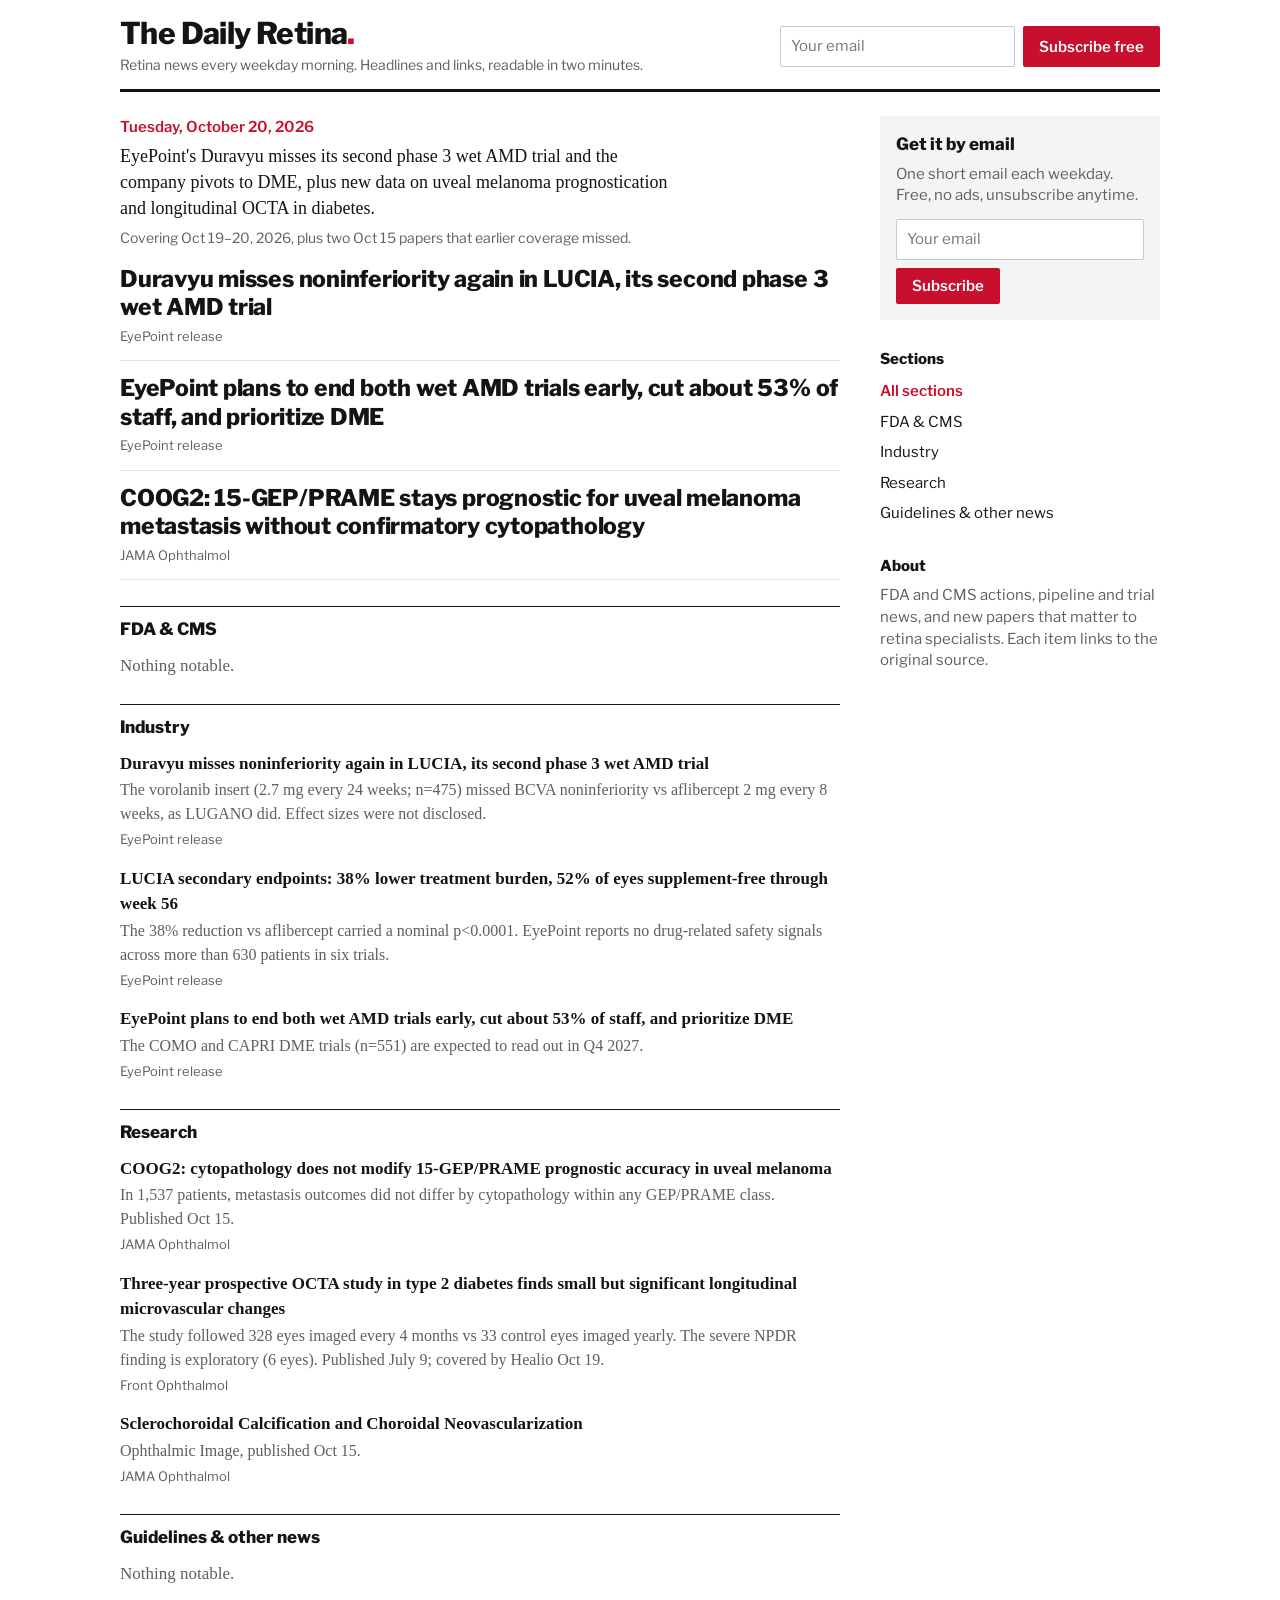
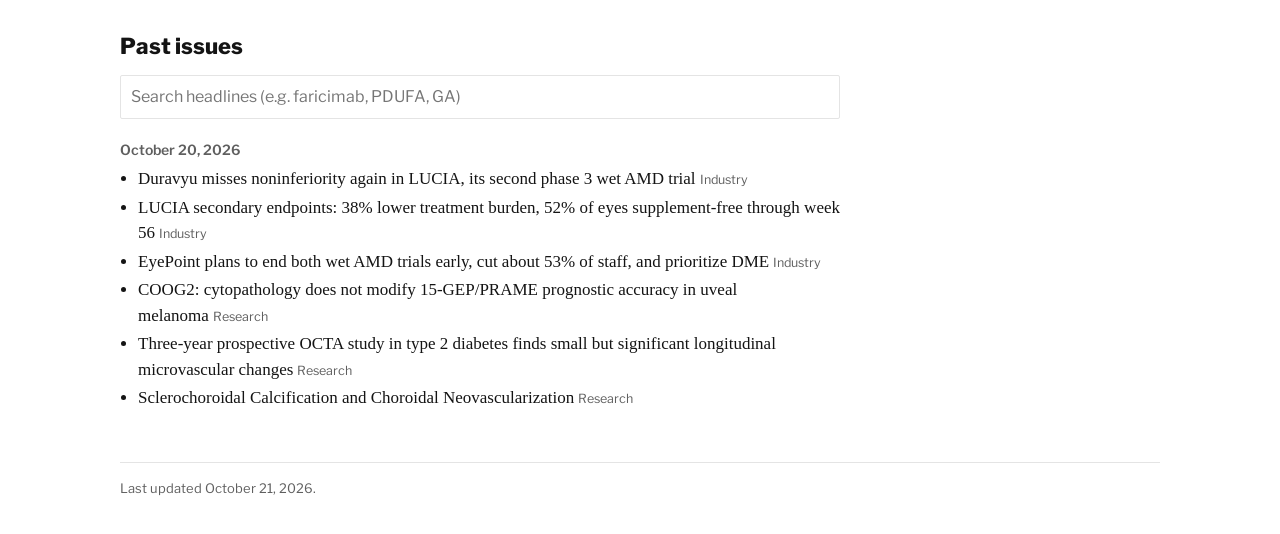
==== index.html @ e6ee5d2b "Add files via upload" ====
<!doctype html>
<html lang="en">
<head>
<meta charset="utf-8">
<meta name="viewport" content="width=device-width,initial-scale=1">
<title>The Daily Retina</title>
<meta name="description" content="Retina news every weekday morning: FDA and CMS actions, pipeline and trial news, and new papers. Headlines and links, readable in two minutes.">
<meta property="og:title" content="The Daily Retina">
<meta property="og:description" content="Retina news every weekday morning. Headlines and links, readable in two minutes.">
<meta property="og:type" content="website">
<link rel="icon" href="data:image/svg+xml,%3Csvg xmlns='http://www.w3.org/2000/svg' viewBox='0 0 32 32'%3E%3Ccircle cx='16' cy='16' r='14' fill='%23c8102e'/%3E%3Ccircle cx='16' cy='16' r='5' fill='%23fff'/%3E%3C/svg%3E">
<link rel="preconnect" href="https://fonts.googleapis.com">
<link rel="preconnect" href="https://fonts.gstatic.com" crossorigin>
<link rel="stylesheet" href="https://fonts.googleapis.com/css2?family=Libre+Franklin:wght@400;600;800&display=swap">
<style>
/* Layout: plain news site. Header bar, then a two-column page (stories left, sidebar right) that stacks on phones. */
:root {
  --bg: #ffffff;
  --ink: #141414;
  --muted: #5f5f5f;
  --line: #e4e4e4;
  --red: #c8102e;
  --soft: #f4f4f4;
  --sans: "Libre Franklin", "Franklin Gothic Medium", "Helvetica Neue", Arial, sans-serif;
  --serif: Georgia, "Times New Roman", serif;
}
:root { color-scheme: light; }

* { box-sizing: border-box; }
body {
  margin: 0;
  background: var(--bg); color: var(--ink);
  font-family: var(--serif); font-size: 17px; line-height: 1.5;
  padding-left: max(16px, env(safe-area-inset-left, 0px));
  padding-right: max(16px, env(safe-area-inset-right, 0px));
}
a { color: inherit; }
a:focus-visible, button:focus-visible, input:focus-visible { outline: 2px solid var(--red); outline-offset: 2px; }

.top { max-width: 1040px; margin: 0 auto; padding-block: 18px 14px; display: flex; flex-wrap: wrap; align-items: center; justify-content: space-between; gap: 12px; border-bottom: 3px solid var(--ink); }
.logo { font-family: var(--sans); font-weight: 800; font-size: 30px; letter-spacing: -0.02em; line-height: 1; margin: 0; }
.logo span { color: var(--red); }
.tag { font-family: var(--sans); font-size: 14px; color: var(--muted); margin: 6px 0 0; }
.btn { font-family: var(--sans); font-weight: 600; font-size: 15px; background: var(--red); color: #fff; text-decoration: none; padding: 9px 16px; border-radius: 2px; display: inline-block; }
.btn:hover { opacity: .9; }
button.btn { border: 0; cursor: pointer; }
.sub { display: flex; flex-wrap: wrap; gap: 8px; }
.sub input[type=email] { flex: 1 1 200px; min-width: 0; font: inherit; font-family: var(--sans); font-size: 15px; padding: 8px 10px; border: 1px solid #c9c9c9; border-radius: 2px; background: #fff; color: var(--ink); }
.box .sub input[type=email] { flex-basis: 100%; width: 100%; }
aside > *, .sub { min-width: 0; }
.sr { position: absolute; left: -9999px; }
.acts { display: flex; flex-wrap: wrap; align-items: center; gap: 12px; flex: 0 1 380px; }
.acts .sub { width: 100%; }

.page { max-width: 1040px; margin: 0 auto; padding-block: 24px 48px; display: grid; grid-template-columns: minmax(0, 1fr) 280px; gap: 40px; }
main { min-width: 0; }
aside { display: grid; gap: 28px; align-content: start; font-family: var(--sans); font-size: 15px; }

h2, h3 { font-family: var(--sans); }
.date { font-family: var(--sans); font-size: 15px; font-weight: 600; color: var(--red); margin: 0 0 4px; }
.sum { font-family: var(--serif); font-size: 18px; line-height: 1.45; color: var(--ink); margin: 2px 0 6px; max-width: 62ch; }
.cov { font-family: var(--sans); font-size: 14px; color: var(--muted); margin: 0 0 18px; }

.lead { margin: 0 0 8px; padding: 0; list-style: none; display: grid; gap: 14px; }
.lead li { padding-bottom: 14px; border-bottom: 1px solid var(--line); }
.lead a.h { font-family: var(--sans); font-weight: 800; font-size: 23px; line-height: 1.2; text-decoration: none; letter-spacing: -0.01em; }
.lead a.h:hover { text-decoration: underline; }
.lead .s { font-family: var(--sans); font-size: 13px; color: var(--muted); margin-top: 4px; }

.sec h3 { font-size: 17px; font-weight: 800; margin: 26px 0 10px; padding-top: 10px; border-top: 1px solid var(--ink); }
.story { margin: 0 0 14px; }
.story a.h { font-weight: 700; text-decoration: none; font-family: var(--serif); }
.story a.h:hover { text-decoration: underline; }
.story p { margin: 2px 0 0; color: var(--muted); font-size: 16px; }
.story .s { font-family: var(--sans); font-size: 13px; color: var(--muted); }
.nil { color: var(--muted); margin: 0; }

.past { margin-top: 44px; }
.past h2 { font-size: 22px; font-weight: 800; margin: 0 0 12px; }
#q { width: 100%; font: inherit; font-family: var(--sans); font-size: 16px; padding: 9px 10px; border: 1px solid var(--line); border-radius: 2px; background: var(--bg); color: var(--ink); }
.day { margin-top: 20px; }
.day h4 { font-family: var(--sans); font-size: 14px; font-weight: 600; margin: 0 0 6px; color: var(--muted); }
.day h4 a { text-decoration: none; }
.day ul { margin: 0; padding-left: 18px; }
.day li { margin: 3px 0; }
.day li a { text-decoration: none; }
.day li a:hover { text-decoration: underline; }
.day li small { font-family: var(--sans); color: var(--muted); font-size: 12.5px; margin-left: 4px; }
mark { background: #ffe58a; color: #141414; }

.box { background: var(--soft); padding: 16px; }
.box h3 { margin: 0 0 6px; font-size: 17px; font-weight: 800; }
.box p { margin: 0 0 12px; color: var(--muted); line-height: 1.45; }
aside h3 { margin: 0 0 8px; font-size: 15px; font-weight: 800; }
aside p { margin: 0; color: var(--muted); line-height: 1.45; }
.secs { list-style: none; margin: 0; padding: 0; display: grid; gap: 4px; }
.secs button { font: inherit; background: none; border: 0; padding: 2px 0; color: var(--ink); cursor: pointer; text-align: left; }
.secs button[aria-pressed="true"] { color: var(--red); font-weight: 600; }
.secs button:hover { text-decoration: underline; }

footer { max-width: 1040px; margin: 0 auto; padding-block: 16px 32px; border-top: 1px solid var(--line); font-family: var(--sans); font-size: 13px; color: var(--muted); }
footer p { margin: 0 0 4px; }

@media (max-width: 800px) {
  .page { grid-template-columns: 1fr; gap: 28px; }
  aside .box { display: none; }
  .lead a.h { font-size: 20px; }
}
</style>
</head>
<body>
<header class="top">
  <div>
    <p class="logo">The Daily Retina<span>.</span></p>
    <p class="tag">Retina news every weekday morning. Headlines and links, readable in two minutes.</p>
  </div>
  <div class="acts">
    <form class="sub" action="https://buttondown.com/api/emails/embed-subscribe/thedailyretina" method="post" target="_blank">
      <label for="bd-email-top" class="sr">Email address</label>
      <input type="email" name="email" id="bd-email-top" placeholder="Your email" required autocomplete="email">
      <input type="hidden" value="1" name="embed">
      <button type="submit" class="btn">Subscribe free</button>
    </form>
  </div>
</header>

<div class="page">
  <main>
    <p class="date" id="d"></p>
    <p class="sum" id="sum" hidden></p>
    <p class="cov" id="cov">Loading…</p>
    <ul class="lead" id="lead"></ul>
    <div id="secs-body"></div>

    <section class="past" aria-labelledby="past-h">
      <h2 id="past-h">Past issues</h2>
      <label for="q" style="position:absolute;left:-9999px">Search past headlines</label>
      <input id="q" type="search" placeholder="Search headlines (e.g. faricimab, PDUFA, GA)" autocomplete="off">
      <div id="days"></div>
      <p class="nil" id="none" hidden>Nothing matches that search.</p>
    </section>
  </main>

  <aside>
    <div class="box">
      <h3>Get it by email</h3>
      <p>One short email each weekday. Free, no ads, unsubscribe anytime.</p>
      <form class="sub" action="https://buttondown.com/api/emails/embed-subscribe/thedailyretina" method="post" target="_blank">
      <label for="bd-email-side" class="sr">Email address</label>
      <input type="email" name="email" id="bd-email-side" placeholder="Your email" required autocomplete="email">
      <input type="hidden" value="1" name="embed">
      <button type="submit" class="btn">Subscribe</button>
    </form>
    </div>
    <div>
      <h3>Sections</h3>
      <ul class="secs" id="secs"></ul>
    </div>
    <div class="side-extra">
      <h3>About</h3>
      <p>FDA and CMS actions, pipeline and trial news, and new papers that matter to retina specialists. Each item links to the original source.</p>
    </div>
  </aside>
</div>

<footer>
  <p id="upd"></p>
</footer>

<script>
(function () {
  var SECTIONS = [["fda", "FDA & CMS"], ["industry", "Industry"], ["research", "Research"], ["guidelines", "Guidelines & other news"]];
  var NAMES = {}; SECTIONS.forEach(function (s) { NAMES[s[0]] = s[1]; });
  var data = [], filter = "all";
  function $(id) { return document.getElementById(id); }
  function el(t, c, txt) { var n = document.createElement(t); if (c) n.className = c; if (txt != null) n.textContent = txt; return n; }
  function a(url, txt, cls) { var x = el("a", cls, txt); x.href = url; x.target = "_blank"; x.rel = "noopener"; return x; }
  function day(iso, long) {
    return new Date(iso + "T12:00:00").toLocaleDateString("en-US", long ? { weekday: "long", month: "long", day: "numeric", year: "numeric" } : { month: "long", day: "numeric", year: "numeric" });
  }

  function latest(i) {
    $("d").textContent = day(i.date, true);
    $("sum").textContent = i.summary || ""; $("sum").hidden = !i.summary;
    $("cov").textContent = i.coverage ? "Covering " + i.coverage + "." : "";
    var lead = $("lead"); lead.textContent = "";
    (i.top || []).forEach(function (t) {
      var li = el("li"); li.append(a(t.url, t.h, "h"));
      li.append(el("div", "s", t.src || "")); lead.append(li);
    });
    var body = $("secs-body"); body.textContent = "";
    SECTIONS.forEach(function (s) {
      var wrap = el("div", "sec"); wrap.append(el("h3", null, s[1]));
      var items = (i.items || []).filter(function (x) { return x.section === s[0]; });
      if (!items.length) wrap.append(el("p", "nil", "Nothing notable."));
      items.forEach(function (x) {
        var st = el("div", "story");
        st.append(a(x.url, x.h, "h"));
        if (x.ctx) st.append(el("p", null, x.ctx));
        st.append(el("span", "s", x.src || ""));
        wrap.append(st);
      });
      body.append(wrap);
    });
  }

  function mark(text, q) {
    var f = document.createDocumentFragment();
    if (!q) { f.append(text); return f; }
    var lo = text.toLowerCase(), i = 0, k;
    while ((k = lo.indexOf(q, i)) !== -1) { f.append(text.slice(i, k)); f.append(el("mark", null, text.slice(k, k + q.length))); i = k + q.length; }
    f.append(text.slice(i)); return f;
  }

  function archive() {
    var q = $("q").value.trim().toLowerCase(), box = $("days"), n = 0;
    box.textContent = "";
    data.forEach(function (i) {
      var items = (i.items || []).filter(function (x) {
        return (filter === "all" || x.section === filter) && (!q || (x.h + " " + (x.ctx || "") + " " + (x.src || "")).toLowerCase().indexOf(q) !== -1);
      });
      if (!items.length) return;
      var d = el("div", "day"); d.id = i.date;
      var h = el("h4"); var ha = el("a", null, day(i.date)); ha.href = "#" + i.date; h.append(ha); d.append(h);
      var ul = el("ul");
      items.forEach(function (x) {
        var li = el("li"); var link = a(x.url, null); link.append(mark(x.h, q)); li.append(link);
        li.append(el("small", null, NAMES[x.section] || "")); ul.append(li); n++;
      });
      d.append(ul); box.append(d);
    });
    $("none").hidden = n > 0 || !data.length;
  }

  function sections() {
    var ul = $("secs"); ul.textContent = "";
    [["all", "All sections"]].concat(SECTIONS).forEach(function (s) {
      var li = el("li"), b = el("button", null, s[1]); b.type = "button"; b.id = "sec-" + s[0];
      b.setAttribute("aria-pressed", String(filter === s[0]));
      b.addEventListener("click", function () { filter = s[0]; sections(); archive(); $("past-h").scrollIntoView({ block: "start" }); });
      li.append(b); ul.append(li);
    });
  }

  fetch("issues.json", { cache: "no-store" }).then(function (r) { if (!r.ok) throw 0; return r.json(); }).then(function (j) {
    data = (j.issues || []).slice().sort(function (x, y) { return y.date.localeCompare(x.date); });
    if (j.updated) $("upd").textContent = "Last updated " + day(j.updated) + ".";
    sections();
    if (!data.length) { $("cov").textContent = "The first issue is on its way. Subscribe to get it."; return; }
    latest(data[0]); archive();
    var h = location.hash.slice(1); if (h && $(h)) $(h).scrollIntoView();
  }).catch(function () {
    $("cov").textContent = "Couldn't load the issues. Past issues are also at buttondown.com/thedailyretina/archive.";
  });
  $("q").addEventListener("input", archive);
})();
</script>
</body>
</html>
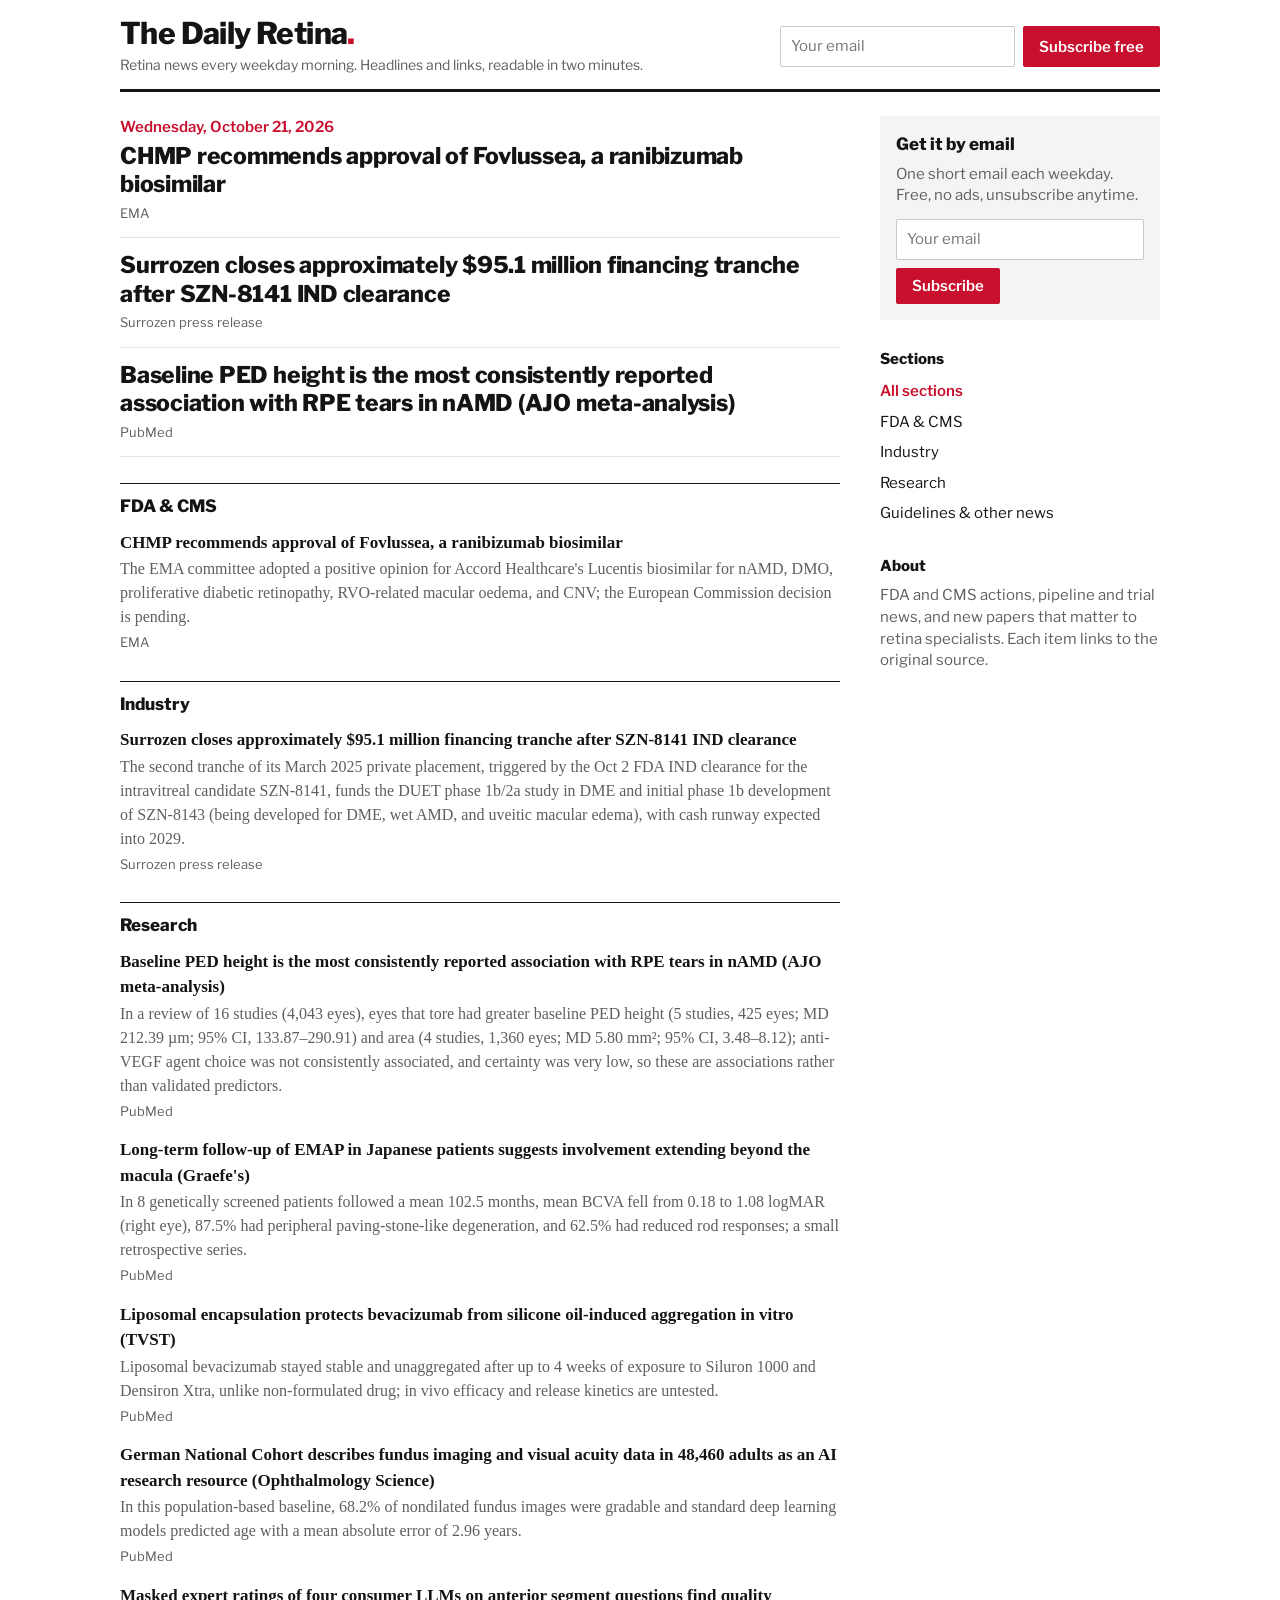
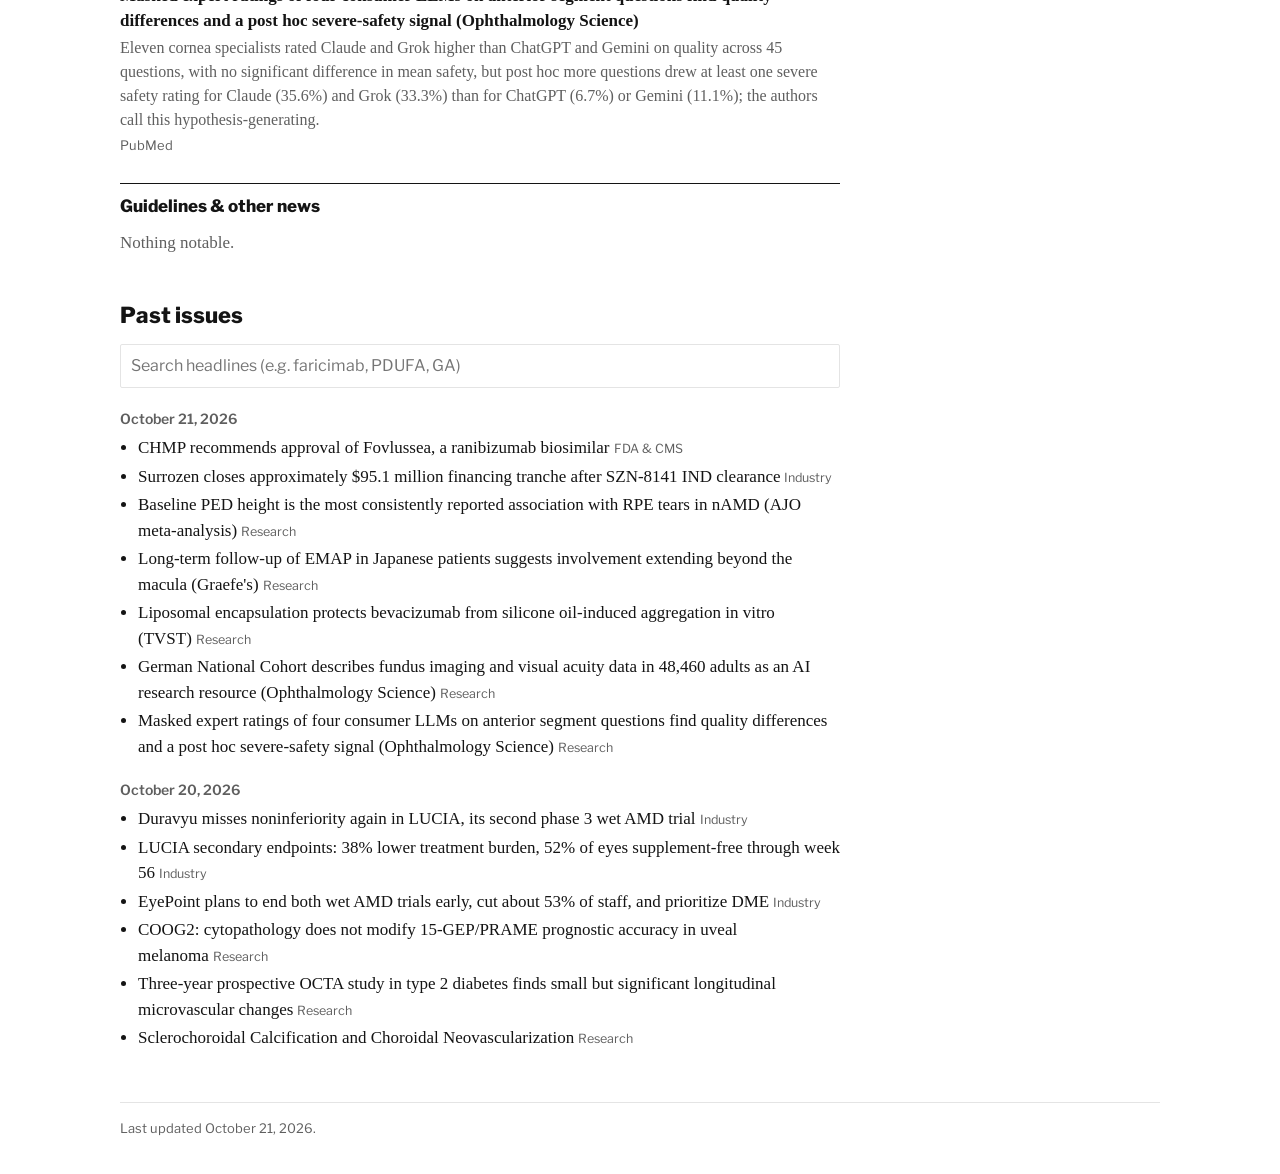
==== commit 9f68bd94: "Remove summary/coverage lines and earlier-news labels; use real source links - Page no longer render" ====
--- a/index.html
+++ b/index.html
@@ -58,7 +58,6 @@
 
 h2, h3 { font-family: var(--sans); }
 .date { font-family: var(--sans); font-size: 15px; font-weight: 600; color: var(--red); margin: 0 0 4px; }
-.sum { font-family: var(--serif); font-size: 18px; line-height: 1.45; color: var(--ink); margin: 2px 0 6px; max-width: 62ch; }
 .cov { font-family: var(--sans); font-size: 14px; color: var(--muted); margin: 0 0 18px; }
 
 .lead { margin: 0 0 8px; padding: 0; list-style: none; display: grid; gap: 14px; }
@@ -127,7 +126,6 @@
 <div class="page">
   <main>
     <p class="date" id="d"></p>
-    <p class="sum" id="sum" hidden></p>
     <p class="cov" id="cov">Loading…</p>
     <ul class="lead" id="lead"></ul>
     <div id="secs-body"></div>
@@ -181,8 +179,7 @@
 
   function latest(i) {
     $("d").textContent = day(i.date, true);
-    $("sum").textContent = i.summary || ""; $("sum").hidden = !i.summary;
-    $("cov").textContent = i.coverage ? "Covering " + i.coverage + "." : "";
+    $("cov").textContent = ""; $("cov").hidden = true;
     var lead = $("lead"); lead.textContent = "";
     (i.top || []).forEach(function (t) {
       var li = el("li"); li.append(a(t.url, t.h, "h"));
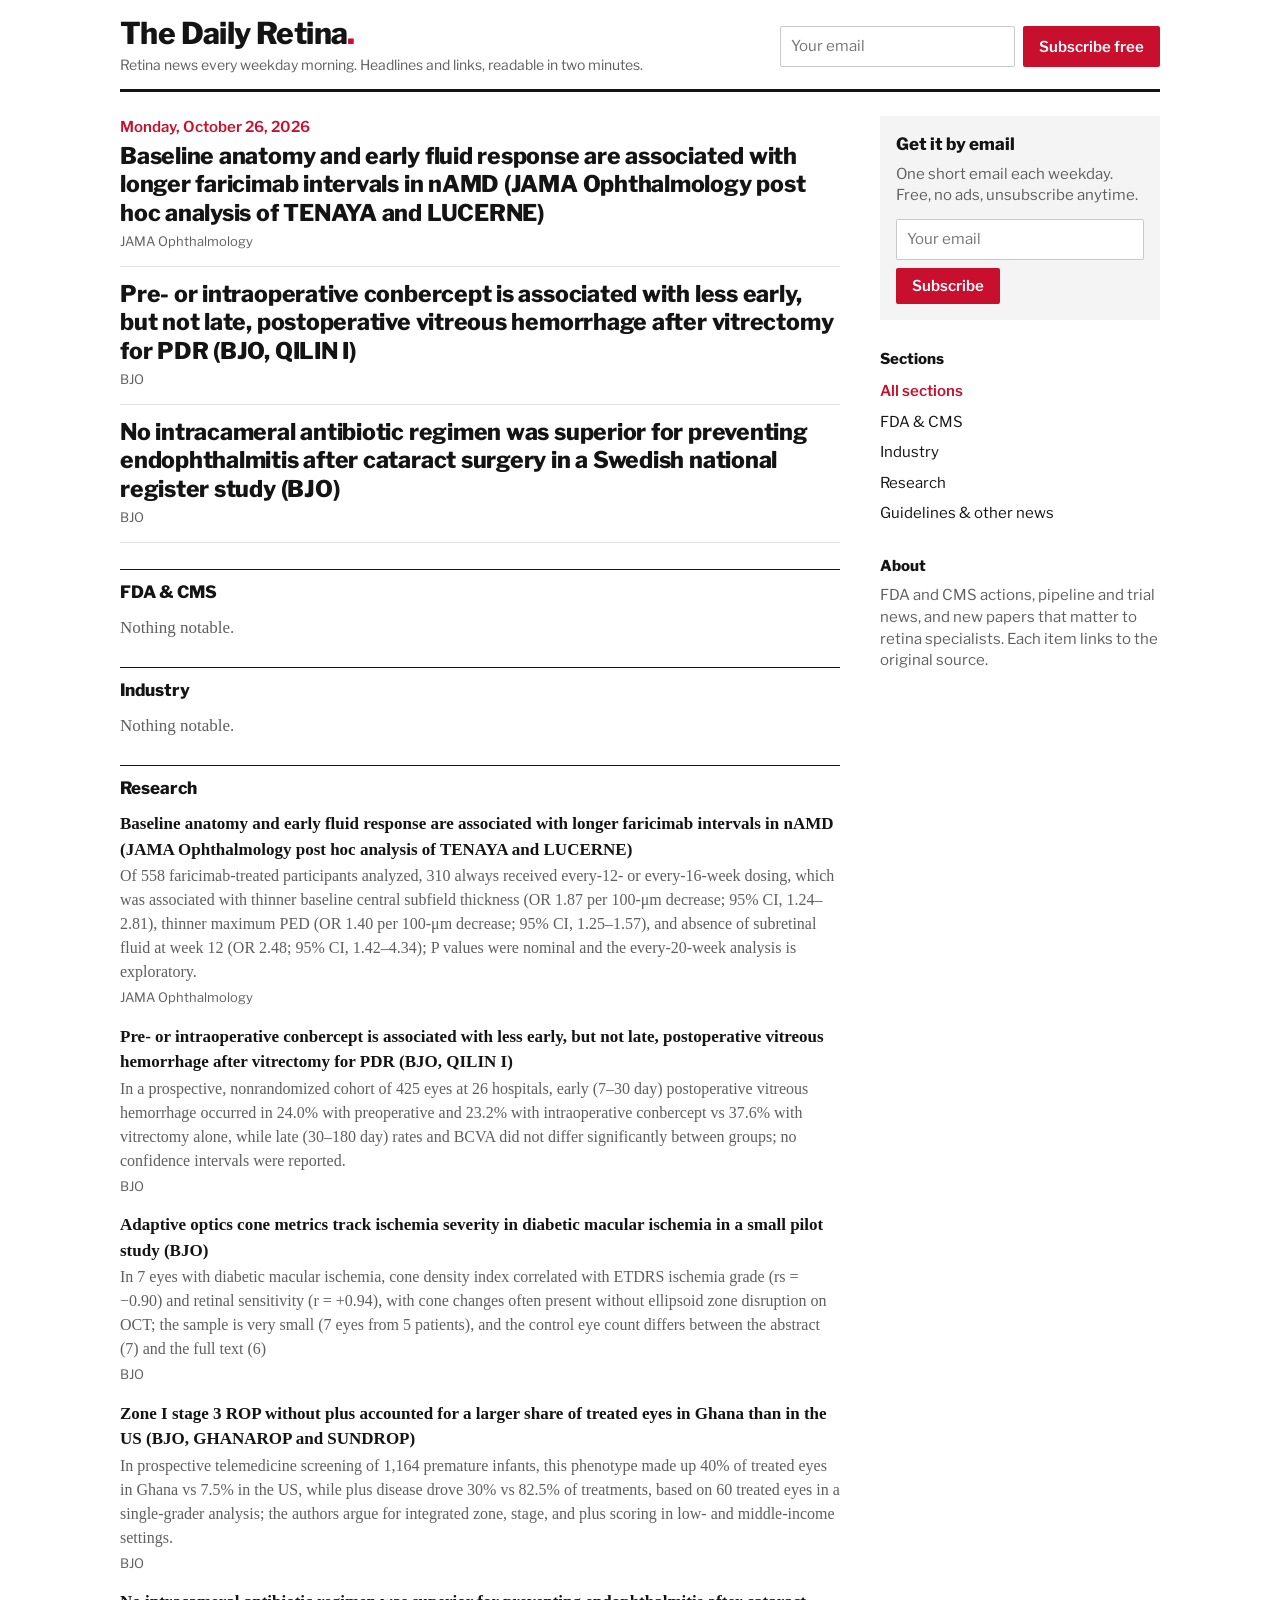
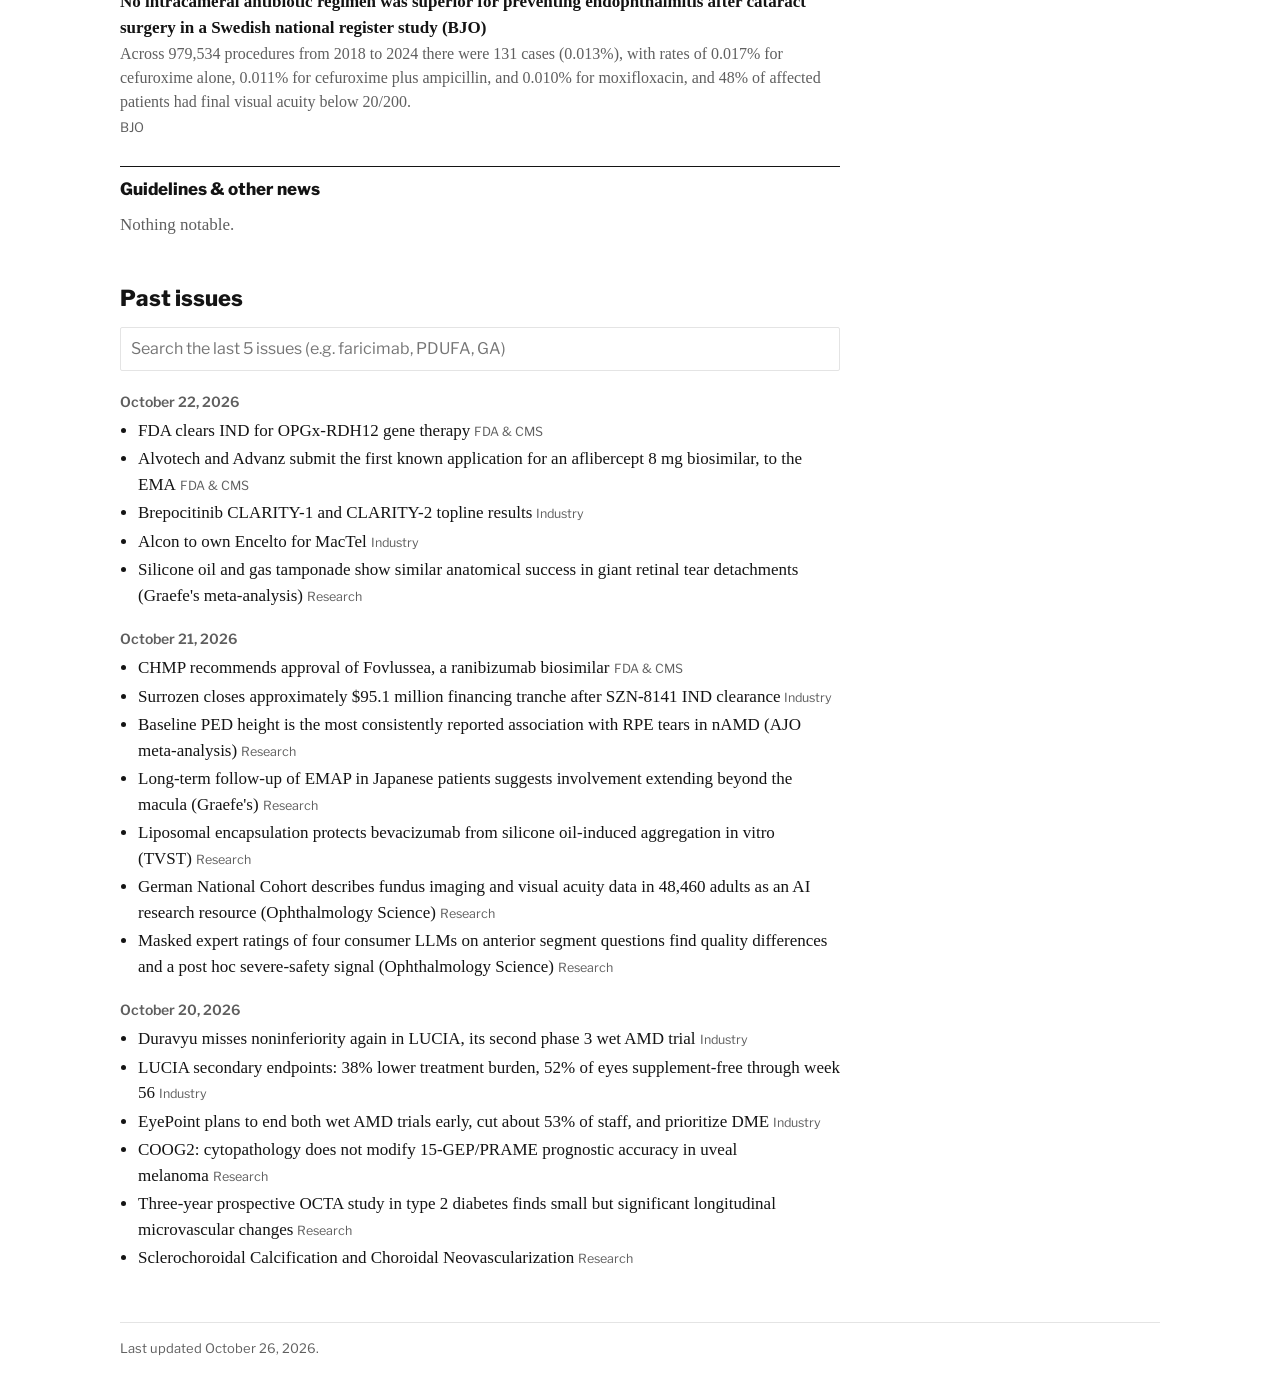
==== commit 8822001d: "Show only the 5 most recent past issues on the page Today's issue stays at the top; the past-issues " ====
--- a/index.html
+++ b/index.html
@@ -133,7 +133,7 @@
     <section class="past" aria-labelledby="past-h">
       <h2 id="past-h">Past issues</h2>
       <label for="q" style="position:absolute;left:-9999px">Search past headlines</label>
-      <input id="q" type="search" placeholder="Search headlines (e.g. faricimab, PDUFA, GA)" autocomplete="off">
+      <input id="q" type="search" placeholder="Search the last 5 issues (e.g. faricimab, PDUFA, GA)" autocomplete="off">
       <div id="days"></div>
       <p class="nil" id="none" hidden>Nothing matches that search.</p>
     </section>
@@ -170,6 +170,7 @@
   var SECTIONS = [["fda", "FDA & CMS"], ["industry", "Industry"], ["research", "Research"], ["guidelines", "Guidelines & other news"]];
   var NAMES = {}; SECTIONS.forEach(function (s) { NAMES[s[0]] = s[1]; });
   var data = [], filter = "all";
+  var PAST = 5; // past issues listed below today's issue
   function $(id) { return document.getElementById(id); }
   function el(t, c, txt) { var n = document.createElement(t); if (c) n.className = c; if (txt != null) n.textContent = txt; return n; }
   function a(url, txt, cls) { var x = el("a", cls, txt); x.href = url; x.target = "_blank"; x.rel = "noopener"; return x; }
@@ -212,7 +213,7 @@
   function archive() {
     var q = $("q").value.trim().toLowerCase(), box = $("days"), n = 0;
     box.textContent = "";
-    data.forEach(function (i) {
+    data.slice(1, 1 + PAST).forEach(function (i) {
       var items = (i.items || []).filter(function (x) {
         return (filter === "all" || x.section === filter) && (!q || (x.h + " " + (x.ctx || "") + " " + (x.src || "")).toLowerCase().indexOf(q) !== -1);
       });
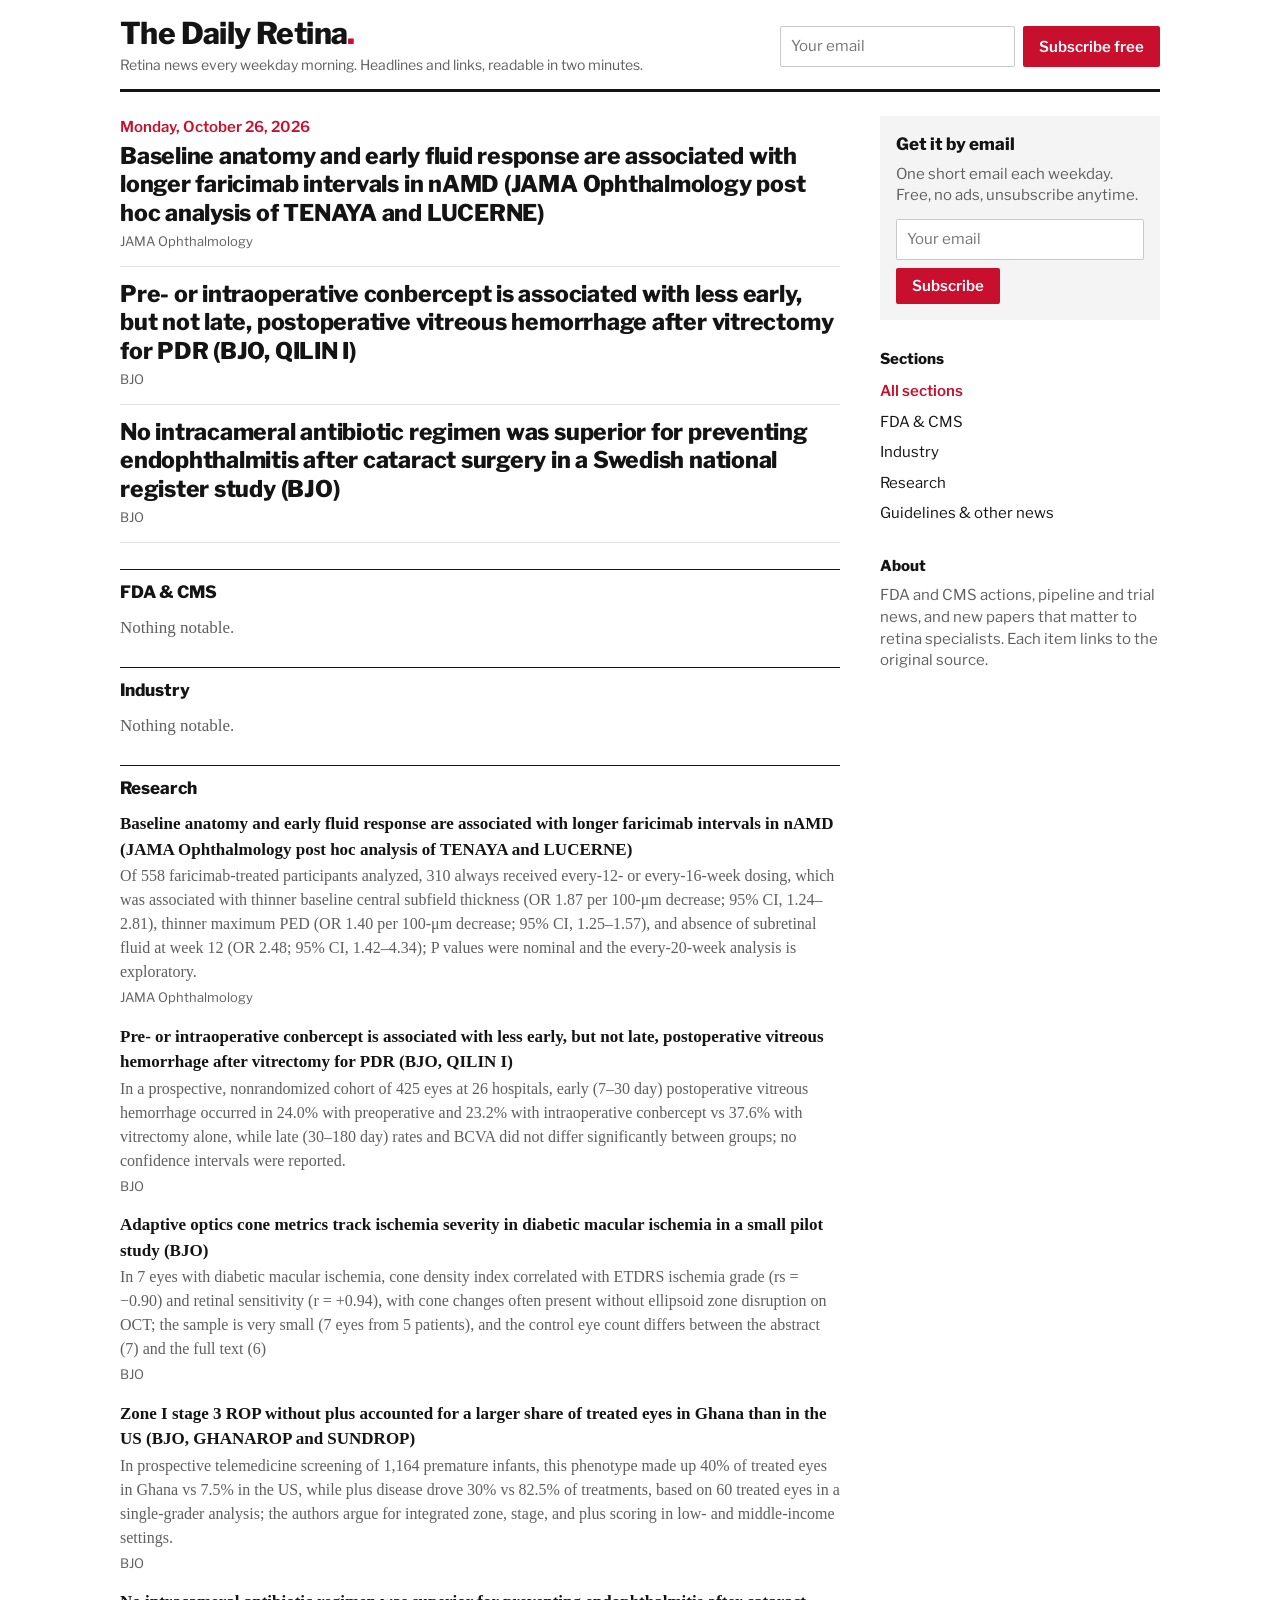
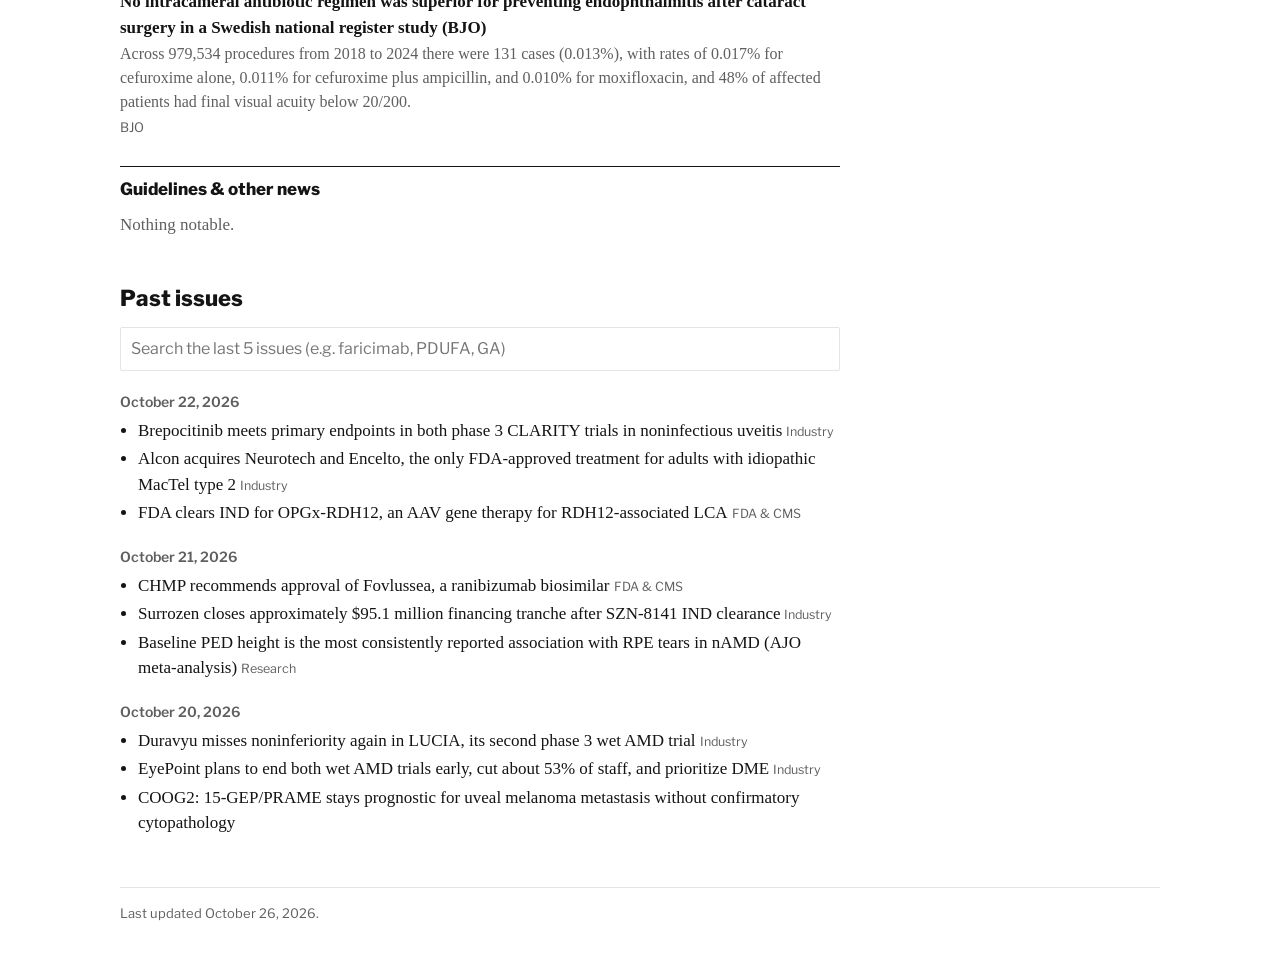
==== commit 44224ee0: "Show only each past issue's top 3 headlines Section labels, search and section filters use the match" ====
--- a/index.html
+++ b/index.html
@@ -214,7 +214,13 @@
     var q = $("q").value.trim().toLowerCase(), box = $("days"), n = 0;
     box.textContent = "";
     data.slice(1, 1 + PAST).forEach(function (i) {
-      var items = (i.items || []).filter(function (x) {
+      // Past issues show only their top 3, with section and context taken from the matching item.
+      var tops = (i.top || []).slice(0, 3).map(function (t) {
+        var m = (i.items || []).filter(function (x) { return x.h === t.h; })[0]
+          || (i.items || []).filter(function (x) { return x.url === t.url; })[0] || {};
+        return { h: t.h, url: t.url, src: t.src, section: m.section || "", ctx: m.ctx || "" };
+      });
+      var items = tops.filter(function (x) {
         return (filter === "all" || x.section === filter) && (!q || (x.h + " " + (x.ctx || "") + " " + (x.src || "")).toLowerCase().indexOf(q) !== -1);
       });
       if (!items.length) return;
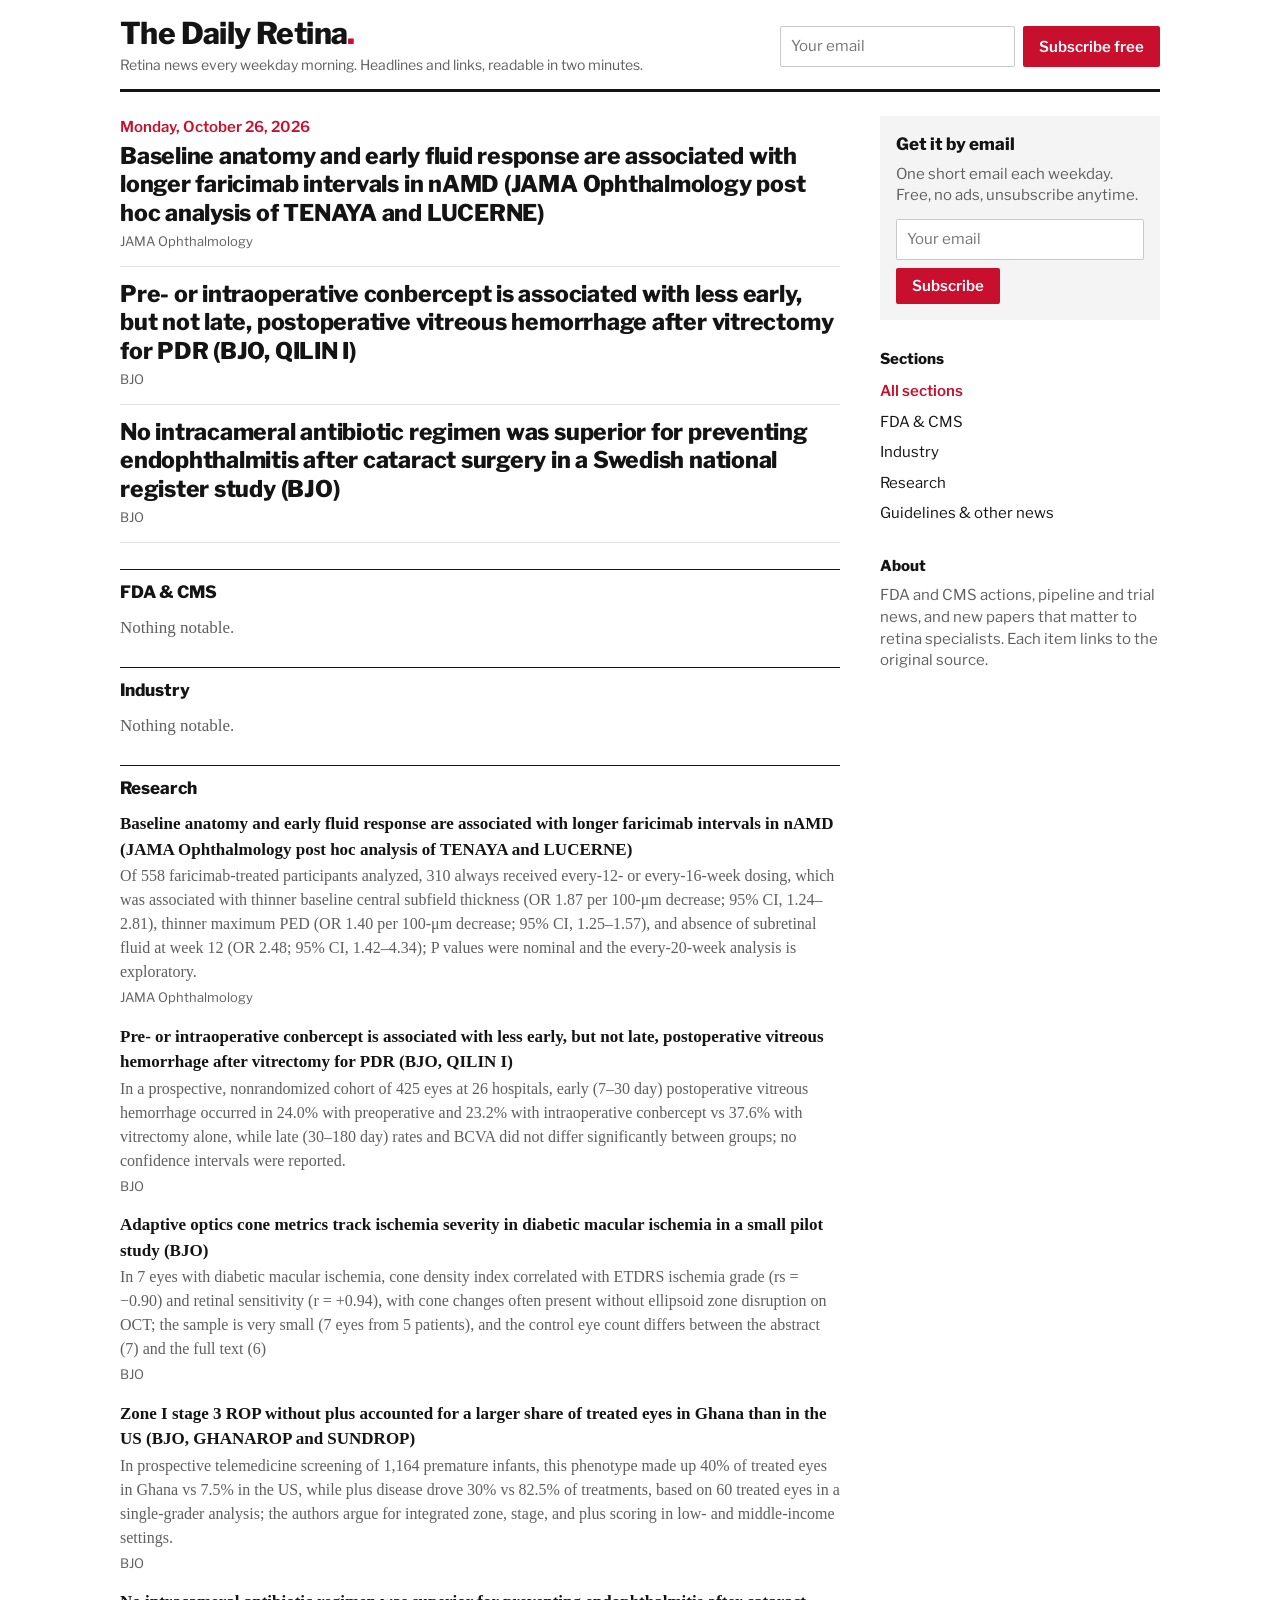
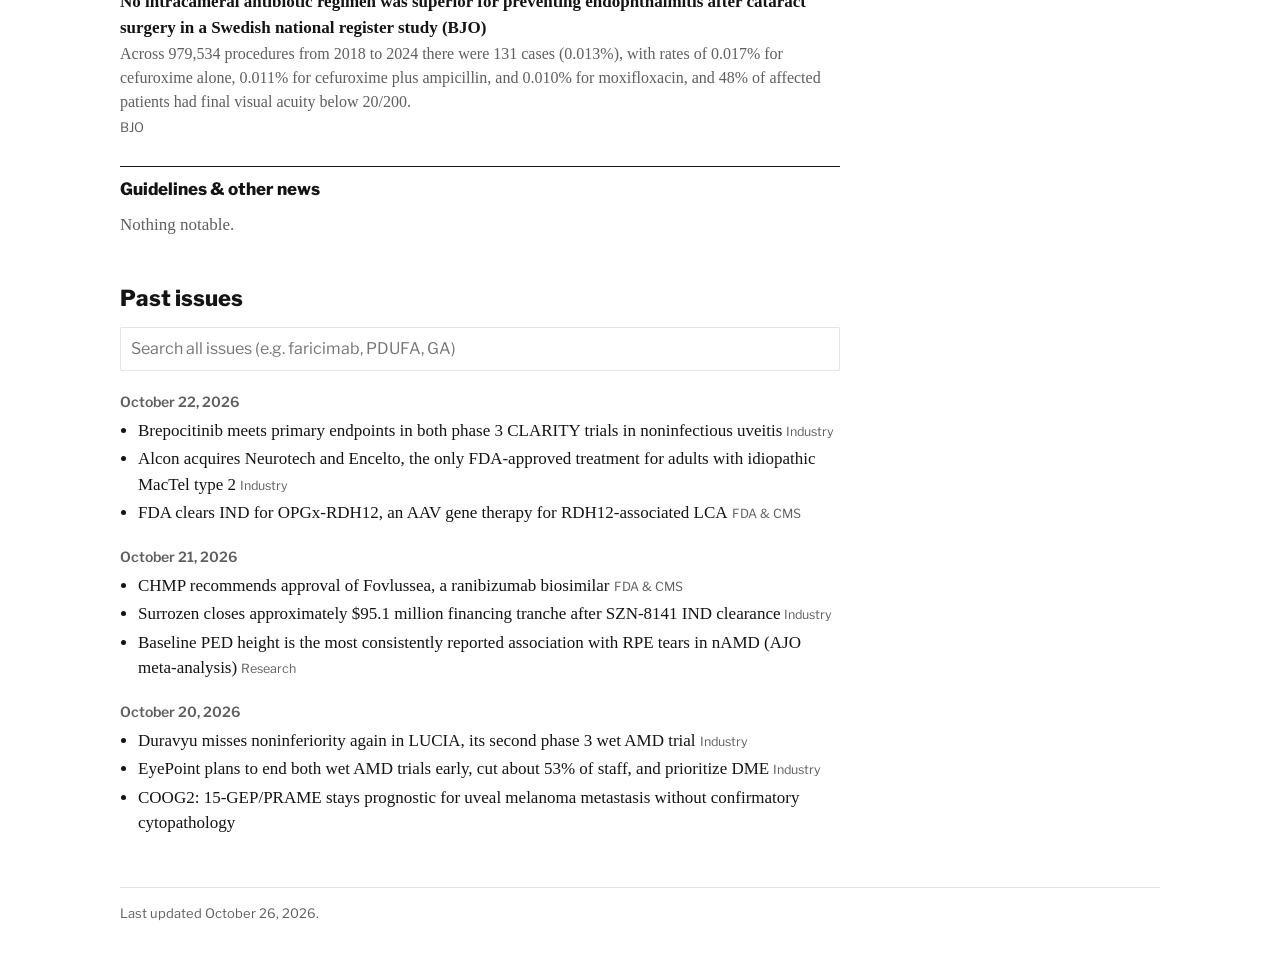
==== commit c42f0e22: "Search the full archive; keep the default list to 5 issues, top 3 each Co-Authored-By: Claude Opus 5" ====
--- a/index.html
+++ b/index.html
@@ -132,8 +132,8 @@
 
     <section class="past" aria-labelledby="past-h">
       <h2 id="past-h">Past issues</h2>
-      <label for="q" style="position:absolute;left:-9999px">Search past headlines</label>
-      <input id="q" type="search" placeholder="Search the last 5 issues (e.g. faricimab, PDUFA, GA)" autocomplete="off">
+      <label for="q" style="position:absolute;left:-9999px">Search all issues</label>
+      <input id="q" type="search" placeholder="Search all issues (e.g. faricimab, PDUFA, GA)" autocomplete="off">
       <div id="days"></div>
       <p class="nil" id="none" hidden>Nothing matches that search.</p>
     </section>
@@ -213,14 +213,14 @@
   function archive() {
     var q = $("q").value.trim().toLowerCase(), box = $("days"), n = 0;
     box.textContent = "";
-    data.slice(1, 1 + PAST).forEach(function (i) {
-      // Past issues show only their top 3, with section and context taken from the matching item.
-      var tops = (i.top || []).slice(0, 3).map(function (t) {
+    // No search: the last PAST issues, top 3 each. With a search: every item in every issue.
+    (q ? data : data.slice(1, 1 + PAST)).forEach(function (i) {
+      var pool = q ? (i.items || []) : (i.top || []).slice(0, 3).map(function (t) {
         var m = (i.items || []).filter(function (x) { return x.h === t.h; })[0]
           || (i.items || []).filter(function (x) { return x.url === t.url; })[0] || {};
         return { h: t.h, url: t.url, src: t.src, section: m.section || "", ctx: m.ctx || "" };
       });
-      var items = tops.filter(function (x) {
+      var items = pool.filter(function (x) {
         return (filter === "all" || x.section === filter) && (!q || (x.h + " " + (x.ctx || "") + " " + (x.src || "")).toLowerCase().indexOf(q) !== -1);
       });
       if (!items.length) return;
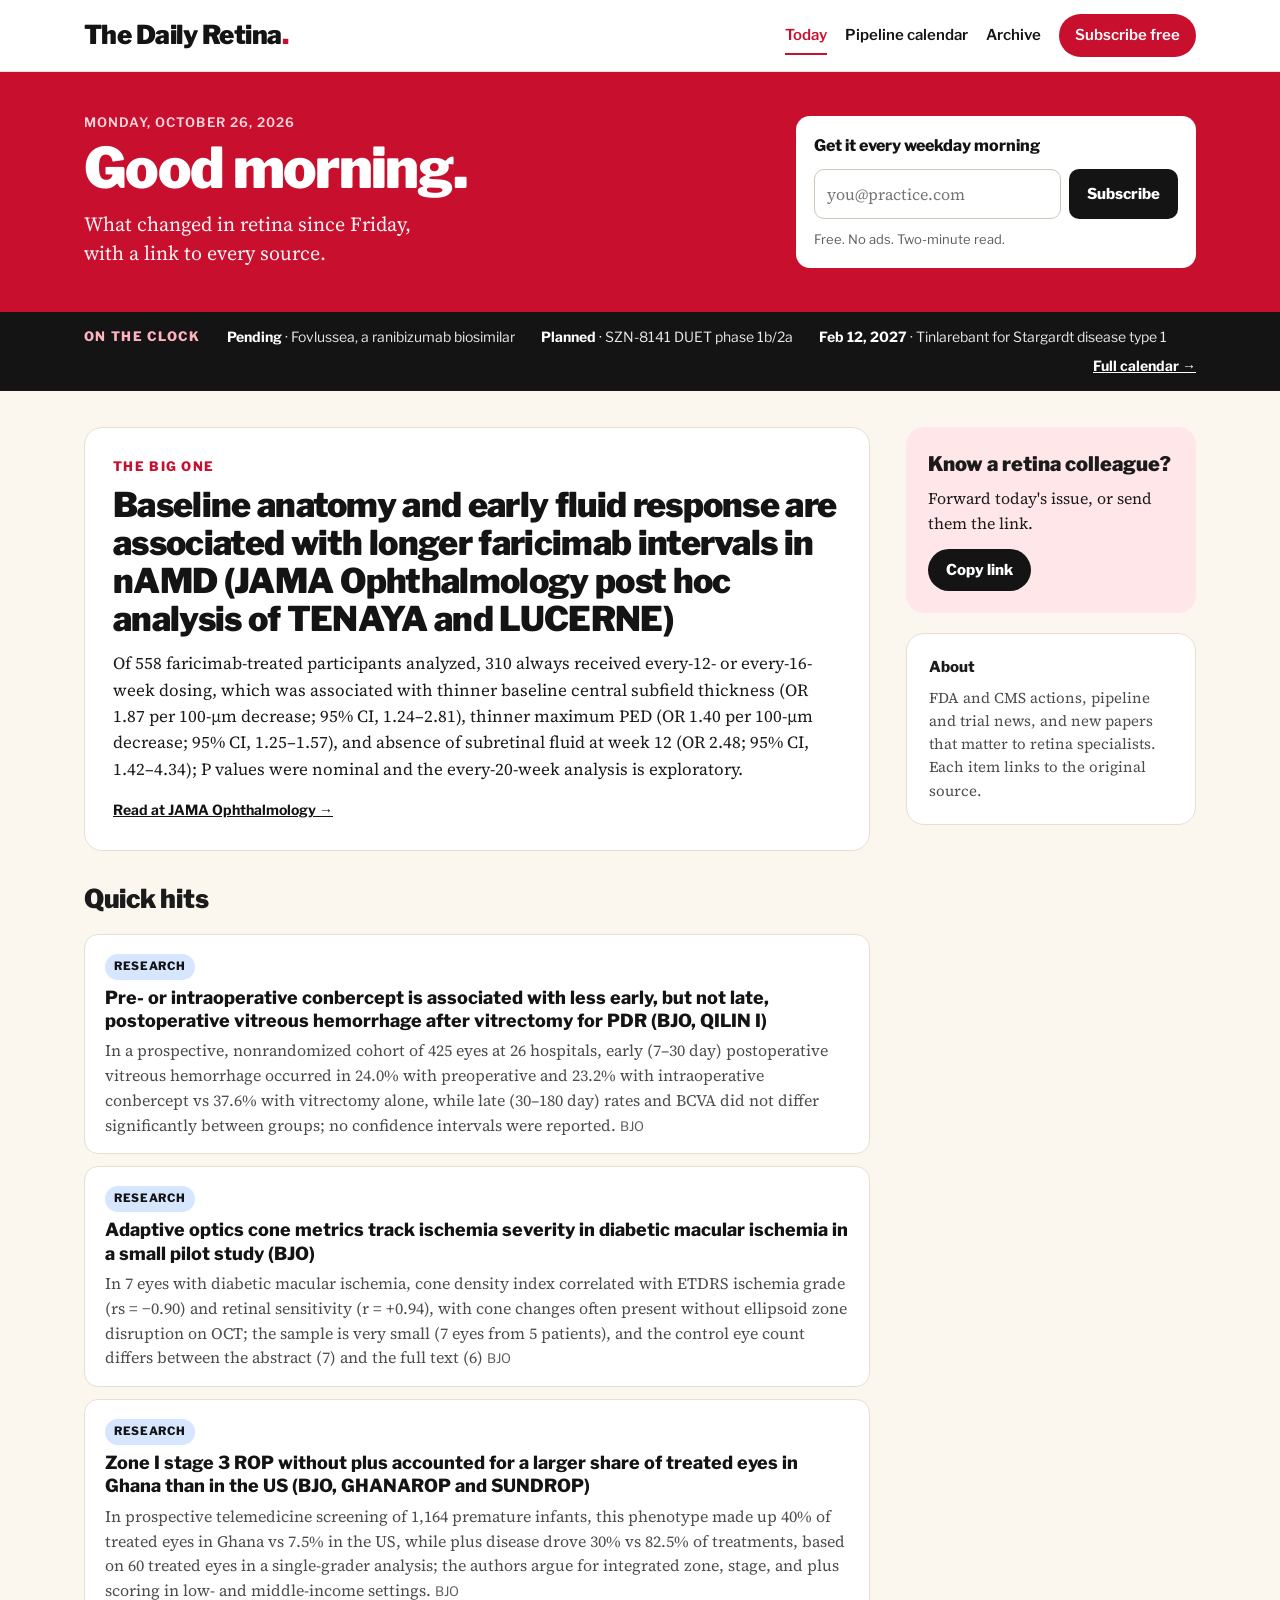
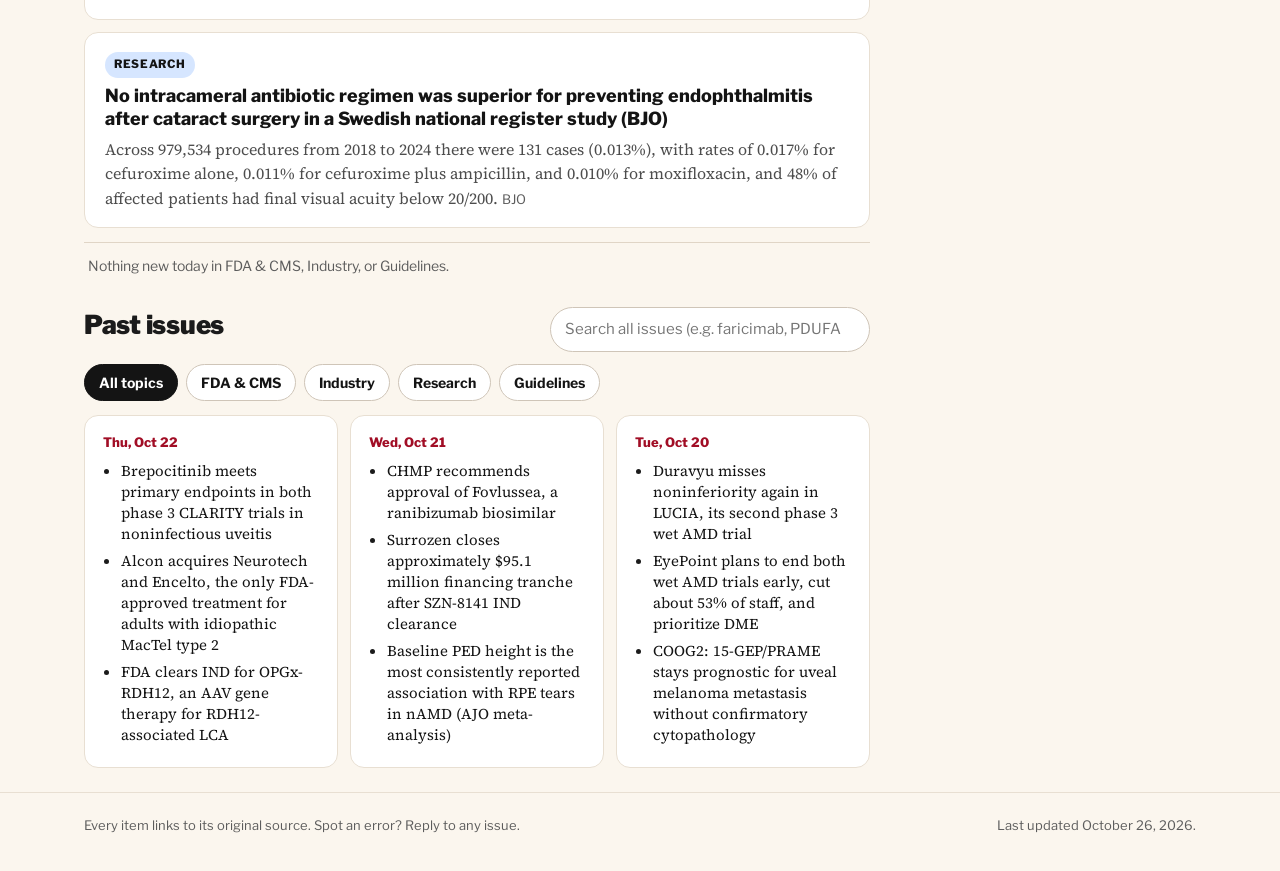
==== commit 4cfef2d9: "Redesign: lead story, quick hits, pipeline calendar - Home page: Good-morning hero with subscribe ca" ====
--- a/index.html
+++ b/index.html
@@ -9,197 +9,175 @@
 <meta property="og:description" content="Retina news every weekday morning. Headlines and links, readable in two minutes.">
 <meta property="og:type" content="website">
 <link rel="icon" href="data:image/svg+xml,%3Csvg xmlns='http://www.w3.org/2000/svg' viewBox='0 0 32 32'%3E%3Ccircle cx='16' cy='16' r='14' fill='%23c8102e'/%3E%3Ccircle cx='16' cy='16' r='5' fill='%23fff'/%3E%3C/svg%3E">
+<link rel="alternate" type="application/rss+xml" title="The Daily Retina" href="https://buttondown.com/thedailyretina/rss">
 <link rel="preconnect" href="https://fonts.googleapis.com">
 <link rel="preconnect" href="https://fonts.gstatic.com" crossorigin>
-<link rel="stylesheet" href="https://fonts.googleapis.com/css2?family=Libre+Franklin:wght@400;600;800&display=swap">
-<style>
-/* Layout: plain news site. Header bar, then a two-column page (stories left, sidebar right) that stacks on phones. */
-:root {
-  --bg: #ffffff;
-  --ink: #141414;
-  --muted: #5f5f5f;
-  --line: #e4e4e4;
-  --red: #c8102e;
-  --soft: #f4f4f4;
-  --sans: "Libre Franklin", "Franklin Gothic Medium", "Helvetica Neue", Arial, sans-serif;
-  --serif: Georgia, "Times New Roman", serif;
-}
-:root { color-scheme: light; }
-
-* { box-sizing: border-box; }
-body {
-  margin: 0;
-  background: var(--bg); color: var(--ink);
-  font-family: var(--serif); font-size: 17px; line-height: 1.5;
-  padding-left: max(16px, env(safe-area-inset-left, 0px));
-  padding-right: max(16px, env(safe-area-inset-right, 0px));
-}
-a { color: inherit; }
-a:focus-visible, button:focus-visible, input:focus-visible { outline: 2px solid var(--red); outline-offset: 2px; }
-
-.top { max-width: 1040px; margin: 0 auto; padding-block: 18px 14px; display: flex; flex-wrap: wrap; align-items: center; justify-content: space-between; gap: 12px; border-bottom: 3px solid var(--ink); }
-.logo { font-family: var(--sans); font-weight: 800; font-size: 30px; letter-spacing: -0.02em; line-height: 1; margin: 0; }
-.logo span { color: var(--red); }
-.tag { font-family: var(--sans); font-size: 14px; color: var(--muted); margin: 6px 0 0; }
-.btn { font-family: var(--sans); font-weight: 600; font-size: 15px; background: var(--red); color: #fff; text-decoration: none; padding: 9px 16px; border-radius: 2px; display: inline-block; }
-.btn:hover { opacity: .9; }
-button.btn { border: 0; cursor: pointer; }
-.sub { display: flex; flex-wrap: wrap; gap: 8px; }
-.sub input[type=email] { flex: 1 1 200px; min-width: 0; font: inherit; font-family: var(--sans); font-size: 15px; padding: 8px 10px; border: 1px solid #c9c9c9; border-radius: 2px; background: #fff; color: var(--ink); }
-.box .sub input[type=email] { flex-basis: 100%; width: 100%; }
-aside > *, .sub { min-width: 0; }
-.sr { position: absolute; left: -9999px; }
-.acts { display: flex; flex-wrap: wrap; align-items: center; gap: 12px; flex: 0 1 380px; }
-.acts .sub { width: 100%; }
-
-.page { max-width: 1040px; margin: 0 auto; padding-block: 24px 48px; display: grid; grid-template-columns: minmax(0, 1fr) 280px; gap: 40px; }
-main { min-width: 0; }
-aside { display: grid; gap: 28px; align-content: start; font-family: var(--sans); font-size: 15px; }
-
-h2, h3 { font-family: var(--sans); }
-.date { font-family: var(--sans); font-size: 15px; font-weight: 600; color: var(--red); margin: 0 0 4px; }
-.cov { font-family: var(--sans); font-size: 14px; color: var(--muted); margin: 0 0 18px; }
-
-.lead { margin: 0 0 8px; padding: 0; list-style: none; display: grid; gap: 14px; }
-.lead li { padding-bottom: 14px; border-bottom: 1px solid var(--line); }
-.lead a.h { font-family: var(--sans); font-weight: 800; font-size: 23px; line-height: 1.2; text-decoration: none; letter-spacing: -0.01em; }
-.lead a.h:hover { text-decoration: underline; }
-.lead .s { font-family: var(--sans); font-size: 13px; color: var(--muted); margin-top: 4px; }
-
-.sec h3 { font-size: 17px; font-weight: 800; margin: 26px 0 10px; padding-top: 10px; border-top: 1px solid var(--ink); }
-.story { margin: 0 0 14px; }
-.story a.h { font-weight: 700; text-decoration: none; font-family: var(--serif); }
-.story a.h:hover { text-decoration: underline; }
-.story p { margin: 2px 0 0; color: var(--muted); font-size: 16px; }
-.story .s { font-family: var(--sans); font-size: 13px; color: var(--muted); }
-.nil { color: var(--muted); margin: 0; }
-
-.past { margin-top: 44px; }
-.past h2 { font-size: 22px; font-weight: 800; margin: 0 0 12px; }
-#q { width: 100%; font: inherit; font-family: var(--sans); font-size: 16px; padding: 9px 10px; border: 1px solid var(--line); border-radius: 2px; background: var(--bg); color: var(--ink); }
-.day { margin-top: 20px; }
-.day h4 { font-family: var(--sans); font-size: 14px; font-weight: 600; margin: 0 0 6px; color: var(--muted); }
-.day h4 a { text-decoration: none; }
-.day ul { margin: 0; padding-left: 18px; }
-.day li { margin: 3px 0; }
-.day li a { text-decoration: none; }
-.day li a:hover { text-decoration: underline; }
-.day li small { font-family: var(--sans); color: var(--muted); font-size: 12.5px; margin-left: 4px; }
-mark { background: #ffe58a; color: #141414; }
-
-.box { background: var(--soft); padding: 16px; }
-.box h3 { margin: 0 0 6px; font-size: 17px; font-weight: 800; }
-.box p { margin: 0 0 12px; color: var(--muted); line-height: 1.45; }
-aside h3 { margin: 0 0 8px; font-size: 15px; font-weight: 800; }
-aside p { margin: 0; color: var(--muted); line-height: 1.45; }
-.secs { list-style: none; margin: 0; padding: 0; display: grid; gap: 4px; }
-.secs button { font: inherit; background: none; border: 0; padding: 2px 0; color: var(--ink); cursor: pointer; text-align: left; }
-.secs button[aria-pressed="true"] { color: var(--red); font-weight: 600; }
-.secs button:hover { text-decoration: underline; }
-
-footer { max-width: 1040px; margin: 0 auto; padding-block: 16px 32px; border-top: 1px solid var(--line); font-family: var(--sans); font-size: 13px; color: var(--muted); }
-footer p { margin: 0 0 4px; }
-
-@media (max-width: 800px) {
-  .page { grid-template-columns: 1fr; gap: 28px; }
-  aside .box { display: none; }
-  .lead a.h { font-size: 20px; }
-}
-</style>
+<link rel="stylesheet" href="https://fonts.googleapis.com/css2?family=Libre+Franklin:wght@400;600;700;800;900&family=Source+Serif+4:opsz,wght@8..60,400;8..60,600&display=swap">
+<link rel="stylesheet" href="site.css">
 </head>
 <body>
 <header class="top">
-  <div>
-    <p class="logo">The Daily Retina<span>.</span></p>
-    <p class="tag">Retina news every weekday morning. Headlines and links, readable in two minutes.</p>
-  </div>
-  <div class="acts">
-    <form class="sub" action="https://buttondown.com/api/emails/embed-subscribe/thedailyretina" method="post" target="_blank">
-      <label for="bd-email-top" class="sr">Email address</label>
-      <input type="email" name="email" id="bd-email-top" placeholder="Your email" required autocomplete="email">
-      <input type="hidden" value="1" name="embed">
-      <button type="submit" class="btn">Subscribe free</button>
+  <div class="wrap">
+    <a class="logo" href="./">The Daily Retina<span>.</span></a>
+    <nav class="nav" aria-label="Main">
+      <a href="./" aria-current="page">Today</a>
+      <a href="pipeline.html">Pipeline calendar</a>
+      <a href="#archive">Archive</a>
+      <a class="pill" href="#subscribe">Subscribe free</a>
+    </nav>
+  </div>
+</header>
+
+<section class="hero">
+  <div class="wrap">
+    <div class="hero-text">
+      <p class="kicker" id="d">&nbsp;</p>
+      <h1>Good morning.</h1>
+      <p class="hero-sub" id="sub">What changed in retina, with a link to every source.</p>
+    </div>
+    <form class="subcard" id="subscribe" action="https://buttondown.com/api/emails/embed-subscribe/thedailyretina" method="post" target="_blank">
+      <label for="hero-email">Get it every weekday morning</label>
+      <div class="subrow">
+        <input id="hero-email" type="email" name="email" placeholder="you@practice.com" required autocomplete="email">
+        <input type="hidden" value="1" name="embed">
+        <button type="submit" class="btn">Subscribe</button>
+      </div>
+      <p class="fine">Free. No ads. Two-minute read.</p>
     </form>
   </div>
-</header>
-
-<div class="page">
-  <main>
-    <p class="date" id="d"></p>
-    <p class="cov" id="cov">Loading…</p>
-    <ul class="lead" id="lead"></ul>
-    <div id="secs-body"></div>
-
-    <section class="past" aria-labelledby="past-h">
-      <h2 id="past-h">Past issues</h2>
-      <label for="q" style="position:absolute;left:-9999px">Search all issues</label>
-      <input id="q" type="search" placeholder="Search all issues (e.g. faricimab, PDUFA, GA)" autocomplete="off">
-      <div id="days"></div>
-      <p class="nil" id="none" hidden>Nothing matches that search.</p>
+</section>
+
+<section class="clock" id="clock" aria-labelledby="clock-h" hidden>
+  <div class="wrap" id="clock-row">
+    <h2 class="kicker" id="clock-h">On the clock</h2>
+  </div>
+</section>
+
+<div class="wrap page">
+  <main class="main">
+    <article class="card lead" id="lead" hidden>
+      <p class="kicker">The big one</p>
+      <h2><a id="lead-h" target="_blank" rel="noopener"></a></h2>
+      <p id="lead-ctx"></p>
+      <div class="why" id="lead-why" hidden><b>Why it matters</b><p></p></div>
+      <a class="srclink" id="lead-src" target="_blank" rel="noopener"></a>
+    </article>
+
+    <section aria-labelledby="hits-h" id="hits-sec" hidden>
+      <h2 class="sec" id="hits-h">Quick hits</h2>
+      <div class="hits" id="hits"></div>
+      <p class="nonew" id="nonew" hidden></p>
+    </section>
+
+    <p class="empty" id="status">Loading…</p>
+
+    <section id="archive" aria-labelledby="past-h">
+      <div class="past-head">
+        <h2 class="sec" id="past-h">Past issues</h2>
+        <label for="q" class="sr">Search all issues</label>
+        <input id="q" type="search" placeholder="Search all issues (e.g. faricimab, PDUFA, GA)" autocomplete="off">
+      </div>
+      <div class="chips" role="group" aria-label="Filter by topic" id="chips"></div>
+      <div id="past"></div>
+      <p class="empty" id="none" hidden>Nothing matches that search.</p>
     </section>
   </main>
 
-  <aside>
-    <div class="box">
-      <h3>Get it by email</h3>
-      <p>One short email each weekday. Free, no ads, unsubscribe anytime.</p>
-      <form class="sub" action="https://buttondown.com/api/emails/embed-subscribe/thedailyretina" method="post" target="_blank">
-      <label for="bd-email-side" class="sr">Email address</label>
-      <input type="email" name="email" id="bd-email-side" placeholder="Your email" required autocomplete="email">
-      <input type="hidden" value="1" name="embed">
-      <button type="submit" class="btn">Subscribe</button>
-    </form>
-    </div>
-    <div>
-      <h3>Sections</h3>
-      <ul class="secs" id="secs"></ul>
-    </div>
-    <div class="side-extra">
-      <h3>About</h3>
+  <aside class="side">
+    <section class="nums" id="nums" aria-labelledby="nums-h" hidden>
+      <h2 class="kicker" id="nums-h">By the numbers</h2>
+      <div id="nums-list"></div>
+    </section>
+
+    <section class="share" aria-labelledby="share-h">
+      <h2 id="share-h">Know a retina colleague?</h2>
+      <p>Forward today's issue, or send them the link.</p>
+      <button type="button" class="btn round" id="copy">Copy link</button><span class="copied" id="copied" aria-live="polite"></span>
+    </section>
+
+    <section class="card about" aria-labelledby="about-h">
+      <h2 id="about-h">About</h2>
       <p>FDA and CMS actions, pipeline and trial news, and new papers that matter to retina specialists. Each item links to the original source.</p>
-    </div>
+    </section>
   </aside>
 </div>
 
-<footer>
-  <p id="upd"></p>
+<footer class="foot">
+  <div class="wrap">
+    <p>Every item links to its original source. Spot an error? Reply to any issue.</p>
+    <p id="upd"></p>
+  </div>
 </footer>
 
 <script>
 (function () {
-  var SECTIONS = [["fda", "FDA & CMS"], ["industry", "Industry"], ["research", "Research"], ["guidelines", "Guidelines & other news"]];
-  var NAMES = {}; SECTIONS.forEach(function (s) { NAMES[s[0]] = s[1]; });
+  var TOPICS = [["fda", "FDA & CMS"], ["industry", "Industry"], ["research", "Research"], ["guidelines", "Guidelines"]];
+  var NAME = {}; TOPICS.forEach(function (t) { NAME[t[0]] = t[1]; });
+  var PAST = 5; // past issues listed below today's
   var data = [], filter = "all";
-  var PAST = 5; // past issues listed below today's issue
+
   function $(id) { return document.getElementById(id); }
   function el(t, c, txt) { var n = document.createElement(t); if (c) n.className = c; if (txt != null) n.textContent = txt; return n; }
-  function a(url, txt, cls) { var x = el("a", cls, txt); x.href = url; x.target = "_blank"; x.rel = "noopener"; return x; }
-  function day(iso, long) {
-    return new Date(iso + "T12:00:00").toLocaleDateString("en-US", long ? { weekday: "long", month: "long", day: "numeric", year: "numeric" } : { month: "long", day: "numeric", year: "numeric" });
-  }
-
-  function latest(i) {
-    $("d").textContent = day(i.date, true);
-    $("cov").textContent = ""; $("cov").hidden = true;
-    var lead = $("lead"); lead.textContent = "";
-    (i.top || []).forEach(function (t) {
-      var li = el("li"); li.append(a(t.url, t.h, "h"));
-      li.append(el("div", "s", t.src || "")); lead.append(li);
-    });
-    var body = $("secs-body"); body.textContent = "";
-    SECTIONS.forEach(function (s) {
-      var wrap = el("div", "sec"); wrap.append(el("h3", null, s[1]));
-      var items = (i.items || []).filter(function (x) { return x.section === s[0]; });
-      if (!items.length) wrap.append(el("p", "nil", "Nothing notable."));
-      items.forEach(function (x) {
-        var st = el("div", "story");
-        st.append(a(x.url, x.h, "h"));
-        if (x.ctx) st.append(el("p", null, x.ctx));
-        st.append(el("span", "s", x.src || ""));
-        wrap.append(st);
-      });
-      body.append(wrap);
-    });
+  function ext(url, txt, cls) { var x = el("a", cls, txt); x.href = url; x.target = "_blank"; x.rel = "noopener"; return x; }
+  function parse(iso) { var p = iso.split("-"); return new Date(+p[0], +p[1] - 1, +p[2]); }
+  function fmt(iso, opts) { return parse(iso).toLocaleDateString("en-US", opts); }
+  function list(xs) { return xs.length < 2 ? xs.join("") : xs.length === 2 ? xs.join(" or ") : xs.slice(0, -1).join(", ") + ", or " + xs[xs.length - 1]; }
+  function tag(x) {
+    var t = el("span", "tag " + (x.section || ""), (NAME[x.section] || "News") + (x.tag ? " · " + x.tag : ""));
+    return t;
+  }
+
+  // Older issues have no lead story: use the first of their top 3, with its section and context.
+  function leadOf(i) {
+    if (i.lead) return i.lead;
+    var t = (i.top || [])[0]; if (!t) return null;
+    var m = (i.items || []).filter(function (x) { return x.h === t.h || x.url === t.url; })[0] || {};
+    return { h: t.h, url: t.url, src: t.src, ctx: m.ctx || "", section: m.section || "", tag: m.tag };
+  }
+  function topOf(i) {
+    return (i.top || []).slice(0, 3);
+  }
+
+  function today(i) {
+    $("d").textContent = fmt(i.date, { weekday: "long", month: "long", day: "numeric", year: "numeric" });
+    $("sub").textContent = "What changed in retina since " + (parse(i.date).getDay() === 1 ? "Friday" : "yesterday") + ", with a link to every source.";
+    var L = leadOf(i);
+    if (L) {
+      $("lead-h").textContent = L.h; $("lead-h").href = L.url;
+      $("lead-ctx").textContent = L.ctx || ""; $("lead-ctx").hidden = !L.ctx;
+      if (L.why) { $("lead-why").querySelector("p").textContent = L.why; $("lead-why").hidden = false; }
+      $("lead-src").textContent = "Read at " + (L.src || "the source") + " →"; $("lead-src").href = L.url;
+      $("lead").hidden = false;
+    }
+    var hits = (i.items || []).filter(function (x) { return !x.lead && !(L && (x.h === L.h || x.url === L.url)); });
+    var box = $("hits"); box.textContent = "";
+    hits.forEach(function (x) {
+      var d = el("div", "hit"); d.append(tag(x), ext(x.url, x.h, "h"));
+      var p = el("p", null, (x.ctx ? x.ctx + " " : "")); p.append(el("span", "src", x.src || "")); d.append(p);
+      box.append(d);
+    });
+    var have = {}; (i.items || []).concat(L ? [L] : []).forEach(function (x) { have[x.section] = 1; });
+    var missing = TOPICS.filter(function (t) { return !have[t[0]]; }).map(function (t) { return t[1]; });
+    $("nonew").textContent = missing.length ? "Nothing new today in " + list(missing) + "." : "";
+    $("nonew").hidden = !missing.length;
+    $("hits-sec").hidden = !hits.length && !missing.length;
+    var nums = i.numbers || [], nl = $("nums-list"); nl.textContent = "";
+    nums.forEach(function (n) { var d = el("div", "num"); d.append(el("b", null, n.big), el("span", null, n.label)); nl.append(d); });
+    $("nums").hidden = !nums.length;
+  }
+
+  function clock(items) {
+    var up = (items || []).filter(function (x) { return x.status === "upcoming"; })
+      .sort(function (a, b) { return (a.sort || "").localeCompare(b.sort || ""); }).slice(0, 3);
+    if (!up.length) return;
+    var row = $("clock-row");
+    up.forEach(function (x) {
+      var p = el("p"), when = x.date ? fmt(x.date, { month: "short", day: "numeric", year: "numeric" }) : x.when;
+      p.append(el("strong", null, when), " · " + x.title.replace(/\s*\(.*\)$/, ""));
+      row.append(p);
+    });
+    var more = el("a", "more", "Full calendar →"); more.href = "pipeline.html"; row.append(more);
+    $("clock").hidden = false;
   }
 
   function mark(text, q) {
@@ -210,53 +188,76 @@
     f.append(text.slice(i)); return f;
   }
 
-  function archive() {
-    var q = $("q").value.trim().toLowerCase(), box = $("days"), n = 0;
+  function chips() {
+    var box = $("chips"); box.textContent = "";
+    [["all", "All topics"]].concat(TOPICS).forEach(function (t) {
+      var b = el("button", "chip", t[1]); b.type = "button"; b.setAttribute("aria-pressed", String(filter === t[0]));
+      b.addEventListener("click", function () { filter = t[0]; chips(); past(); });
+      box.append(b);
+    });
+  }
+
+  // No search and no topic filter: the last PAST issues, top 3 each. Otherwise: every item in every issue.
+  function past() {
+    var q = $("q").value.trim().toLowerCase(), box = $("past"), n = 0;
     box.textContent = "";
-    // No search: the last PAST issues, top 3 each. With a search: every item in every issue.
-    (q ? data : data.slice(1, 1 + PAST)).forEach(function (i) {
-      var pool = q ? (i.items || []) : (i.top || []).slice(0, 3).map(function (t) {
-        var m = (i.items || []).filter(function (x) { return x.h === t.h; })[0]
-          || (i.items || []).filter(function (x) { return x.url === t.url; })[0] || {};
-        return { h: t.h, url: t.url, src: t.src, section: m.section || "", ctx: m.ctx || "" };
+    if (!q && filter === "all") {
+      var grid = el("div", "pastgrid");
+      data.slice(1, 1 + PAST).forEach(function (i) {
+        var c = el("div", "pastcard"); c.id = i.date;
+        c.append(el("h3", null, fmt(i.date, { weekday: "short", month: "short", day: "numeric" })));
+        var ul = el("ul");
+        topOf(i).forEach(function (t) { var li = el("li"); li.append(ext(t.url, t.h)); ul.append(li); n++; });
+        c.append(ul); grid.append(c);
       });
-      var items = pool.filter(function (x) {
-        return (filter === "all" || x.section === filter) && (!q || (x.h + " " + (x.ctx || "") + " " + (x.src || "")).toLowerCase().indexOf(q) !== -1);
+      if (n) box.append(grid);
+      $("none").hidden = true;
+      $("past-h").textContent = "Past issues";
+      return;
+    }
+    $("past-h").textContent = q ? "Search results" : "Past issues: " + NAME[filter];
+    data.forEach(function (i) {
+      var L = leadOf(i), seen = {};
+      var all = (i.items || []).slice();
+      if (L && !(i.items || []).some(function (x) { return x.h === L.h || x.url === L.url; })) all.unshift(L);
+      var hits = all.filter(function (x) {
+        if (seen[x.url + x.h]) return false; seen[x.url + x.h] = 1;
+        return (filter === "all" || x.section === filter) &&
+          (!q || (x.h + " " + (x.ctx || "") + " " + (x.src || "") + " " + (x.tag || "")).toLowerCase().indexOf(q) !== -1);
       });
-      if (!items.length) return;
-      var d = el("div", "day"); d.id = i.date;
-      var h = el("h4"); var ha = el("a", null, day(i.date)); ha.href = "#" + i.date; h.append(ha); d.append(h);
-      var ul = el("ul");
-      items.forEach(function (x) {
-        var li = el("li"); var link = a(x.url, null); link.append(mark(x.h, q)); li.append(link);
-        li.append(el("small", null, NAMES[x.section] || "")); ul.append(li); n++;
+      if (!hits.length) return;
+      var day = el("div", "resday"); day.id = i.date;
+      day.append(el("h3", null, fmt(i.date, { weekday: "short", month: "short", day: "numeric", year: "numeric" })));
+      hits.forEach(function (x) {
+        var r = el("div", "res"); r.append(tag(x));
+        var a = ext(x.url, null, "h"); a.append(mark(x.h, q)); r.append(a);
+        r.append(" ", el("span", "src", x.src || "")); day.append(r); n++;
       });
-      d.append(ul); box.append(d);
-    });
-    $("none").hidden = n > 0 || !data.length;
-  }
-
-  function sections() {
-    var ul = $("secs"); ul.textContent = "";
-    [["all", "All sections"]].concat(SECTIONS).forEach(function (s) {
-      var li = el("li"), b = el("button", null, s[1]); b.type = "button"; b.id = "sec-" + s[0];
-      b.setAttribute("aria-pressed", String(filter === s[0]));
-      b.addEventListener("click", function () { filter = s[0]; sections(); archive(); $("past-h").scrollIntoView({ block: "start" }); });
-      li.append(b); ul.append(li);
-    });
-  }
+      box.append(day);
+    });
+    $("none").hidden = n > 0;
+  }
+
+  $("copy").addEventListener("click", function () {
+    var url = "https://thedailyretina.github.io/";
+    var done = function () { $("copied").textContent = "Link copied"; setTimeout(function () { $("copied").textContent = ""; }, 2000); };
+    if (navigator.clipboard) navigator.clipboard.writeText(url).then(done, function () { $("copied").textContent = url; });
+    else $("copied").textContent = url;
+  });
+  $("q").addEventListener("input", past);
 
   fetch("issues.json", { cache: "no-store" }).then(function (r) { if (!r.ok) throw 0; return r.json(); }).then(function (j) {
     data = (j.issues || []).slice().sort(function (x, y) { return y.date.localeCompare(x.date); });
-    if (j.updated) $("upd").textContent = "Last updated " + day(j.updated) + ".";
-    sections();
-    if (!data.length) { $("cov").textContent = "The first issue is on its way. Subscribe to get it."; return; }
-    latest(data[0]); archive();
+    if (j.updated) $("upd").textContent = "Last updated " + fmt(j.updated, { month: "long", day: "numeric", year: "numeric" }) + ".";
+    chips();
+    if (!data.length) { $("status").textContent = "The first issue is on its way. Subscribe to get it."; return; }
+    $("status").hidden = true;
+    today(data[0]); past();
     var h = location.hash.slice(1); if (h && $(h)) $(h).scrollIntoView();
   }).catch(function () {
-    $("cov").textContent = "Couldn't load the issues. Past issues are also at buttondown.com/thedailyretina/archive.";
+    $("status").textContent = "Couldn't load the issues. Past issues are also at buttondown.com/thedailyretina/archive.";
   });
-  $("q").addEventListener("input", archive);
+  fetch("pipeline.json", { cache: "no-store" }).then(function (r) { if (!r.ok) throw 0; return r.json(); }).then(function (j) { clock(j.items); }).catch(function () {});
 })();
 </script>
 </body>
--- a/site.css
+++ b/site.css
@@ -0,0 +1,182 @@
+/* The Daily Retina — shared styles for index.html and pipeline.html.
+   Warm off-white page, one red accent, black bands, bold sans headlines over a serif body. */
+:root {
+  --bg: #fbf6ee;
+  --card: #ffffff;
+  --ink: #1b1b1b;
+  --muted: #5c5c5c;
+  --soft: #4d4d4d;
+  --line: #e8dfd2;
+  --line-2: #cfc5b8;
+  --chip: #efe7db;
+  --red: #c8102e;
+  --red-dark: #a10d25;
+  --red-tint: #ffe6e9;
+  --black: #141414;
+  --pink-on-black: #ffb3bd;
+  --t-fda: #ffd6dc;
+  --t-industry: #ffe0b8;
+  --t-research: #d6e6ff;
+  --t-guidelines: #dcf2e3;
+  --sans: "Libre Franklin", "Franklin Gothic Medium", "Helvetica Neue", Arial, sans-serif;
+  --serif: "Source Serif 4", Georgia, "Times New Roman", serif;
+  color-scheme: light;
+}
+
+* { box-sizing: border-box; }
+html { -webkit-text-size-adjust: 100%; }
+body { margin: 0; background: var(--bg); color: var(--ink); font-family: var(--serif); font-size: 17px; line-height: 1.55; }
+a { color: var(--black); }
+a:hover { color: var(--red-dark); }
+a:focus-visible, button:focus-visible, input:focus-visible { outline: 2px solid var(--red); outline-offset: 2px; }
+.wrap { max-width: 1160px; margin: 0 auto; padding-inline: max(16px, env(safe-area-inset-left, 0px)) max(16px, env(safe-area-inset-right, 0px)); }
+@media (min-width: 700px) { .wrap { padding-inline: 24px; } }
+.sr { position: absolute; width: 1px; height: 1px; overflow: hidden; clip: rect(0 0 0 0); white-space: nowrap; }
+.kicker { margin: 0; font-family: var(--sans); font-size: 13px; font-weight: 800; letter-spacing: .1em; text-transform: uppercase; }
+
+/* Header */
+.top { background: var(--card); border-bottom: 1px solid var(--line); }
+.top .wrap { padding-block: 14px; display: flex; flex-wrap: wrap; align-items: center; justify-content: space-between; gap: 10px 18px; }
+.logo { font-family: var(--sans); font-weight: 900; font-size: 26px; letter-spacing: -.02em; text-decoration: none; color: var(--black); }
+.logo span { color: var(--red); }
+.nav { display: flex; flex-wrap: wrap; align-items: center; gap: 6px 18px; font-family: var(--sans); font-size: 15px; font-weight: 600; }
+.nav a { text-decoration: none; padding: 8px 0; }
+.nav a[aria-current="page"] { color: var(--red); box-shadow: inset 0 -2px 0 var(--red); }
+.pill { display: inline-block; background: var(--red); color: #fff !important; border-radius: 999px; padding: 10px 16px !important; }
+.pill:hover { background: var(--red-dark); }
+
+/* Hero */
+.hero { background: var(--red); color: #fff; }
+.hero .wrap { padding-block: 40px 44px; display: flex; flex-wrap: wrap; gap: 28px; align-items: flex-end; justify-content: space-between; }
+.hero-text { flex: 1 1 480px; min-width: 0; }
+.hero .kicker { color: #ffd9de; letter-spacing: .08em; font-weight: 600; margin-bottom: 8px; }
+.hero h1 { margin: 0; font-family: var(--sans); font-weight: 900; font-size: clamp(40px, 7vw, 56px); line-height: 1.02; letter-spacing: -.03em; }
+.hero-sub { margin: 12px 0 0; font-size: 20px; line-height: 1.45; max-width: 36ch; color: #fff3f4; }
+.subcard { flex: 0 1 400px; min-width: 0; background: var(--card); color: var(--black); border-radius: 14px; padding: 18px; display: flex; flex-direction: column; gap: 10px; }
+.subcard label { font-family: var(--sans); font-weight: 800; font-size: 16px; }
+.subrow { display: flex; flex-wrap: wrap; gap: 8px; }
+.subrow input { flex: 1 1 180px; min-width: 0; font: inherit; font-size: 16px; padding: 12px; border: 1px solid var(--line-2); border-radius: 10px; background: #fff; color: var(--black); }
+.btn { font-family: var(--sans); font-weight: 800; font-size: 15px; background: var(--black); color: #fff; border: 0; border-radius: 10px; padding: 12px 18px; cursor: pointer; text-decoration: none; display: inline-block; }
+.btn:hover { background: #333; color: #fff; }
+.btn.round { border-radius: 999px; }
+.fine { margin: 0; font-family: var(--sans); font-size: 13px; color: var(--muted); }
+
+/* On the clock */
+.clock { background: var(--black); color: #e9e9e9; }
+.clock .wrap { padding-block: 14px; display: flex; flex-wrap: wrap; align-items: center; gap: 8px 26px; font-family: var(--sans); font-size: 14px; }
+.clock .kicker { color: var(--pink-on-black); }
+.clock p { margin: 0; }
+.clock strong { color: #fff; }
+.clock a { color: #fff; }
+.clock .more { margin-left: auto; font-weight: 700; }
+
+/* Layout */
+.page { padding-block: 36px 24px; display: flex; flex-wrap: wrap; gap: 36px; }
+.main { flex: 999 1 600px; min-width: 0; display: flex; flex-direction: column; gap: 28px; }
+.side { flex: 1 1 290px; min-width: 0; display: flex; flex-direction: column; gap: 20px; }
+.card { background: var(--card); border: 1px solid var(--line); border-radius: 18px; padding: 22px; }
+h2.sec { margin: 0 0 14px; font-family: var(--sans); font-weight: 900; font-size: 26px; letter-spacing: -.01em; }
+
+/* Lead story */
+.lead { padding: 28px; }
+.lead .kicker { color: var(--red); margin-bottom: 10px; }
+.lead h2 { margin: 0 0 12px; font-family: var(--sans); font-weight: 900; font-size: clamp(26px, 3.4vw, 34px); line-height: 1.12; letter-spacing: -.02em; }
+.lead h2 a { text-decoration: none; }
+.lead h2 a:hover { text-decoration: underline; }
+.lead p { margin: 0 0 14px; }
+.why { background: var(--bg); border-radius: 12px; padding: 14px 16px; margin: 0 0 14px; }
+.why b { display: block; font-family: var(--sans); font-size: 15px; margin-bottom: 2px; }
+.why p { margin: 0; font-size: 16px; }
+.srclink { font-family: var(--sans); font-size: 14px; font-weight: 700; }
+
+/* Topic tags */
+.tag { display: inline-block; font-family: var(--sans); font-size: 11.5px; font-weight: 800; letter-spacing: .06em; text-transform: uppercase; padding: 4px 9px; border-radius: 999px; background: var(--chip); color: var(--black); white-space: nowrap; }
+.tag.fda { background: var(--t-fda); } .tag.industry { background: var(--t-industry); }
+.tag.research { background: var(--t-research); } .tag.guidelines { background: var(--t-guidelines); }
+
+/* Quick hits */
+.hits { display: flex; flex-direction: column; gap: 12px; }
+.hit { background: var(--card); border: 1px solid var(--line); border-radius: 14px; padding: 16px 20px; }
+.hit .tag { margin-bottom: 6px; }
+.hit a.h { display: block; text-decoration: none; font-family: var(--sans); font-weight: 800; font-size: 18px; line-height: 1.3; }
+.hit a.h:hover { text-decoration: underline; }
+.hit p { margin: 6px 0 0; font-size: 16px; color: var(--soft); }
+.hit .src, .res .src { font-family: var(--sans); font-size: 13px; color: var(--muted); }
+.nonew { margin: 14px 0 0; padding: 12px 4px 0; border-top: 1px solid #e0d5c6; font-family: var(--sans); font-size: 14px; color: var(--muted); }
+
+/* Sidebar boxes */
+.nums { background: var(--black); color: #fff; border-radius: 18px; padding: 22px; }
+.nums .kicker { color: var(--pink-on-black); margin-bottom: 6px; }
+.num { padding: 10px 0; border-top: 1px solid #333; }
+.num b { display: block; font-family: var(--sans); font-weight: 900; font-size: 30px; line-height: 1.1; }
+.num span { font-size: 15px; color: #d4d4d4; }
+.share { background: var(--red-tint); border-radius: 18px; padding: 22px; }
+.share h2 { margin: 0 0 6px; font-family: var(--sans); font-weight: 900; font-size: 20px; }
+.share p { margin: 0 0 14px; font-size: 16px; }
+.about h2 { margin: 0 0 6px; font-family: var(--sans); font-size: 15px; font-weight: 800; }
+.about p { margin: 0; font-size: 15px; color: var(--soft); }
+
+/* Past issues + search */
+.past-head { display: flex; flex-wrap: wrap; align-items: baseline; justify-content: space-between; gap: 12px; margin-bottom: 12px; }
+.past-head h2.sec { margin: 0; }
+#q { flex: 0 1 320px; min-width: 0; font: inherit; font-family: var(--sans); font-size: 15px; padding: 10px 14px; border: 1px solid var(--line-2); border-radius: 999px; background: #fff; color: var(--black); }
+.chips { display: flex; flex-wrap: wrap; gap: 8px; margin: 0 0 14px; }
+.chip { font-family: var(--sans); font-weight: 700; font-size: 14px; padding: 9px 14px; border-radius: 999px; cursor: pointer; border: 1px solid var(--line-2); background: #fff; color: var(--black); }
+.chip[aria-pressed="true"] { background: var(--black); border-color: var(--black); color: #fff; }
+.pastgrid { display: grid; grid-template-columns: repeat(auto-fill, minmax(250px, 1fr)); gap: 12px; }
+.pastcard { background: var(--card); border: 1px solid var(--line); border-radius: 14px; padding: 16px 18px; }
+.pastcard h3 { margin: 0 0 8px; font-family: var(--sans); font-size: 13px; font-weight: 800; color: var(--red-dark); }
+.pastcard ul { margin: 0; padding-left: 18px; font-size: 15px; line-height: 1.4; }
+.pastcard li { margin: 0 0 6px; }
+.pastcard a, .res a.h { text-decoration: none; }
+.pastcard a:hover, .res a.h:hover { text-decoration: underline; }
+.resday { margin: 0 0 18px; }
+.resday h3 { margin: 0 0 8px; font-family: var(--sans); font-size: 14px; font-weight: 800; color: var(--red-dark); }
+.res { padding: 10px 0; border-top: 1px solid var(--line); }
+.res a.h { font-weight: 700; }
+.res .tag { margin-right: 6px; vertical-align: 1px; }
+mark { background: #ffe58a; color: var(--black); }
+.empty { margin: 0; font-family: var(--sans); font-size: 15px; color: var(--muted); }
+
+/* Footer */
+.foot { border-top: 1px solid var(--line); }
+.foot .wrap { padding-block: 22px 36px; display: flex; flex-wrap: wrap; justify-content: space-between; gap: 8px 20px; font-family: var(--sans); font-size: 13px; color: var(--muted); }
+.foot p { margin: 0; }
+
+/* Pipeline page */
+.pipehero { background: var(--black); color: #fff; }
+.pipehero .wrap { padding-block: 36px 34px; display: flex; flex-wrap: wrap; gap: 26px; align-items: flex-end; justify-content: space-between; }
+.pipehero .kicker { color: var(--pink-on-black); margin-bottom: 8px; }
+.pipehero h1 { margin: 0; font-family: var(--sans); font-weight: 900; font-size: clamp(34px, 6vw, 48px); line-height: 1.05; letter-spacing: -.03em; }
+.pipehero p.lede { margin: 12px 0 0; font-size: 19px; max-width: 48ch; color: #e4e4e4; }
+.countdown { flex: 0 1 340px; min-width: 0; background: var(--red); border-radius: 16px; padding: 18px 20px; }
+.countdown .kicker { color: #ffd9de; font-size: 12px; }
+.countdown b { display: block; margin-top: 4px; font-family: var(--sans); font-weight: 900; font-size: 40px; line-height: 1; }
+.countdown p { margin: 6px 0 0; font-size: 16px; color: #fff3f4; }
+.qgroup { margin: 0 0 28px; }
+.qgroup h2 { margin: 0 0 12px; padding-top: 10px; border-top: 2px solid var(--black); font-family: var(--sans); font-weight: 900; font-size: 22px; }
+.ev { background: var(--card); border: 1px solid var(--line); border-radius: 16px; padding: 18px 20px; display: flex; flex-wrap: wrap; gap: 14px 20px; align-items: flex-start; margin: 0 0 12px; }
+.when { flex: 0 0 104px; text-align: center; background: var(--bg); border-radius: 12px; padding: 10px 6px; font-family: var(--sans); }
+.when small { display: block; font-size: 12px; font-weight: 800; letter-spacing: .08em; text-transform: uppercase; color: var(--red-dark); }
+.when b { display: block; margin-top: 2px; font-weight: 900; font-size: 24px; line-height: 1.05; }
+.evbody { flex: 1 1 300px; min-width: 0; }
+.evbody .tags { display: flex; flex-wrap: wrap; gap: 6px; margin: 0 0 6px; }
+.evbody h3 { margin: 0; font-family: var(--sans); font-weight: 800; font-size: 19px; line-height: 1.3; }
+.evbody p { margin: 4px 0 0; font-size: 16px; color: var(--soft); }
+.evbody .meta { margin-top: 8px; font-family: var(--sans); font-size: 13px; color: var(--muted); }
+.addcal { flex: 0 0 auto; font-family: var(--sans); font-weight: 700; font-size: 13px; background: #fff; border: 1px solid var(--line-2); border-radius: 999px; padding: 10px 14px; cursor: pointer; color: var(--black); }
+.addcal:hover { border-color: var(--black); }
+.resolved .item { padding: 10px 0; border-top: 1px solid var(--line); }
+.resolved .item small { display: block; font-family: var(--sans); font-size: 13px; font-weight: 700; color: var(--muted); }
+.resolved .item p { margin: 2px 0 0; font-size: 16px; }
+.howbox { background: var(--red-tint); border-radius: 18px; padding: 22px; }
+.howbox h2 { margin: 0 0 6px; font-family: var(--sans); font-weight: 900; font-size: 18px; }
+.howbox p { margin: 0; font-size: 15px; }
+.copied { font-family: var(--sans); font-size: 13px; color: var(--muted); margin-left: 8px; }
+
+@media (max-width: 600px) {
+  .lead { padding: 20px; }
+  .hit { padding: 14px 16px; }
+  .clock .more { margin-left: 0; }
+  .when { flex-basis: 88px; }
+}
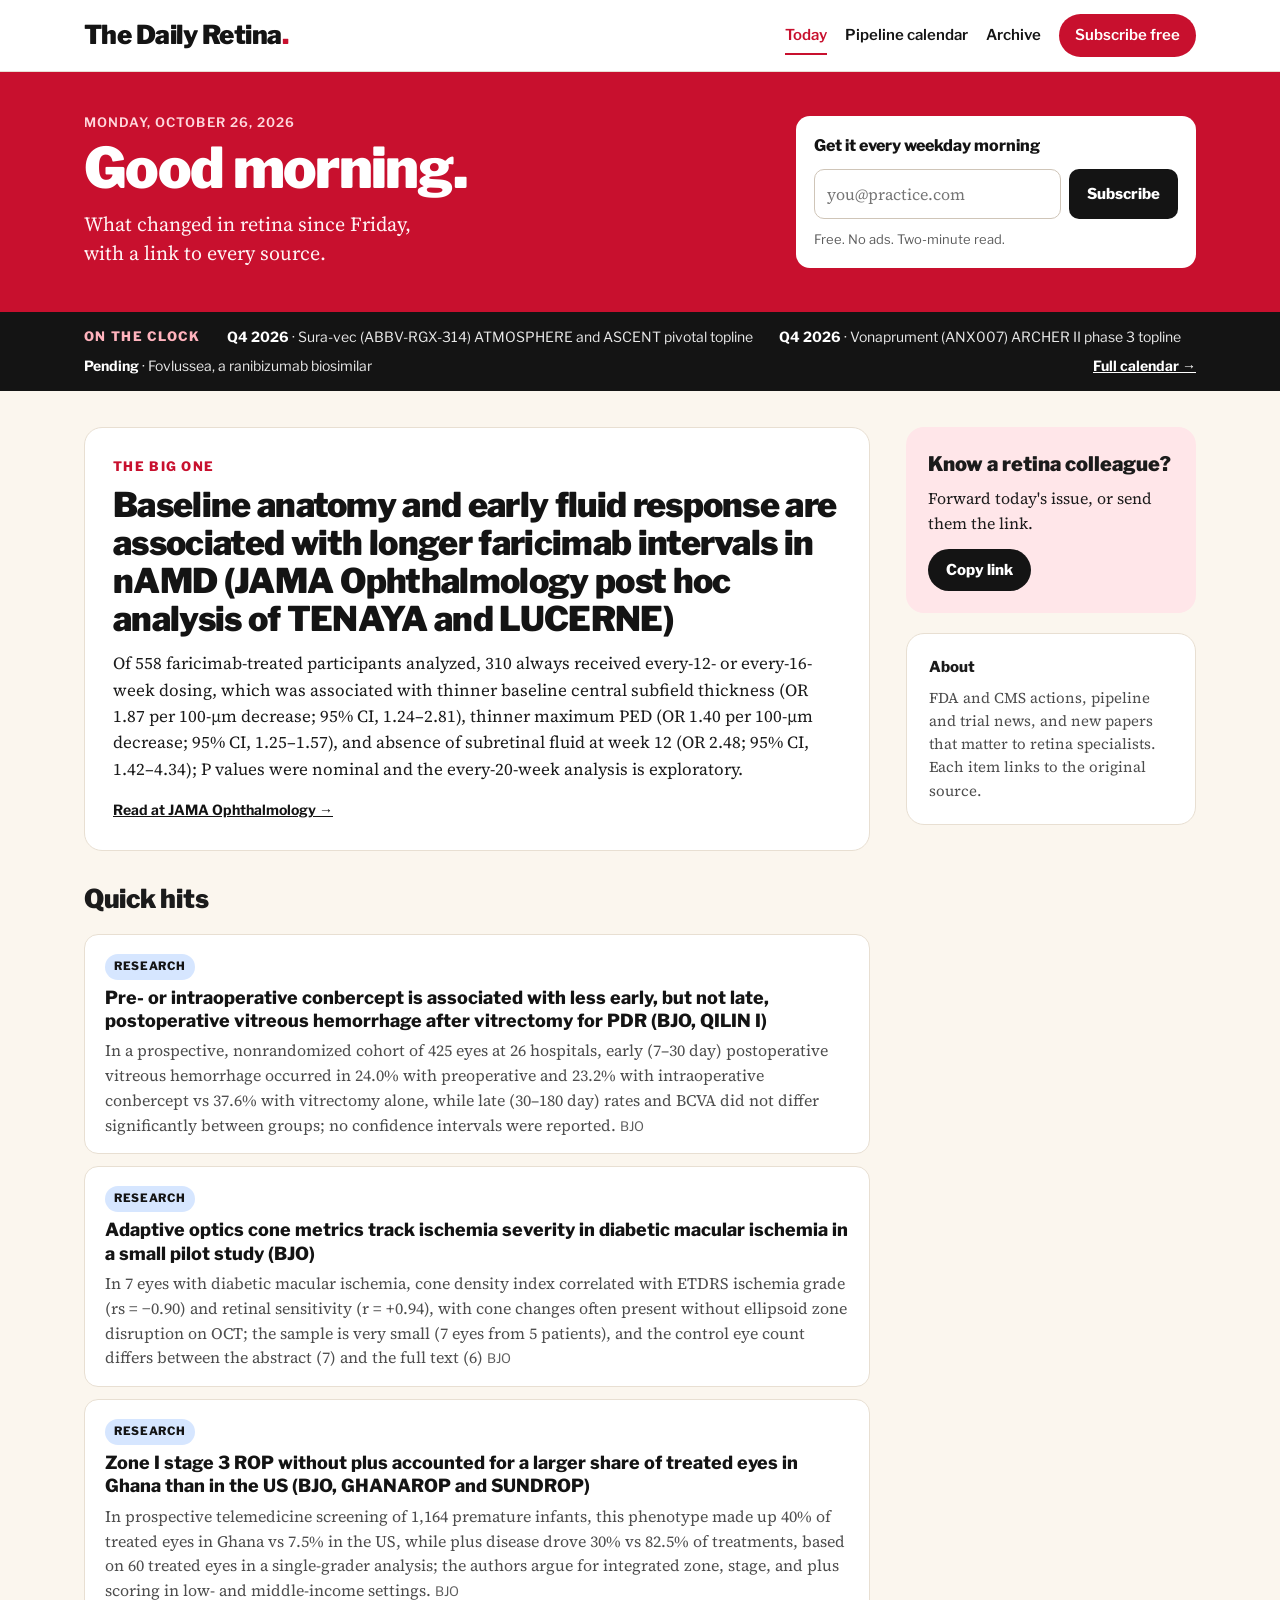
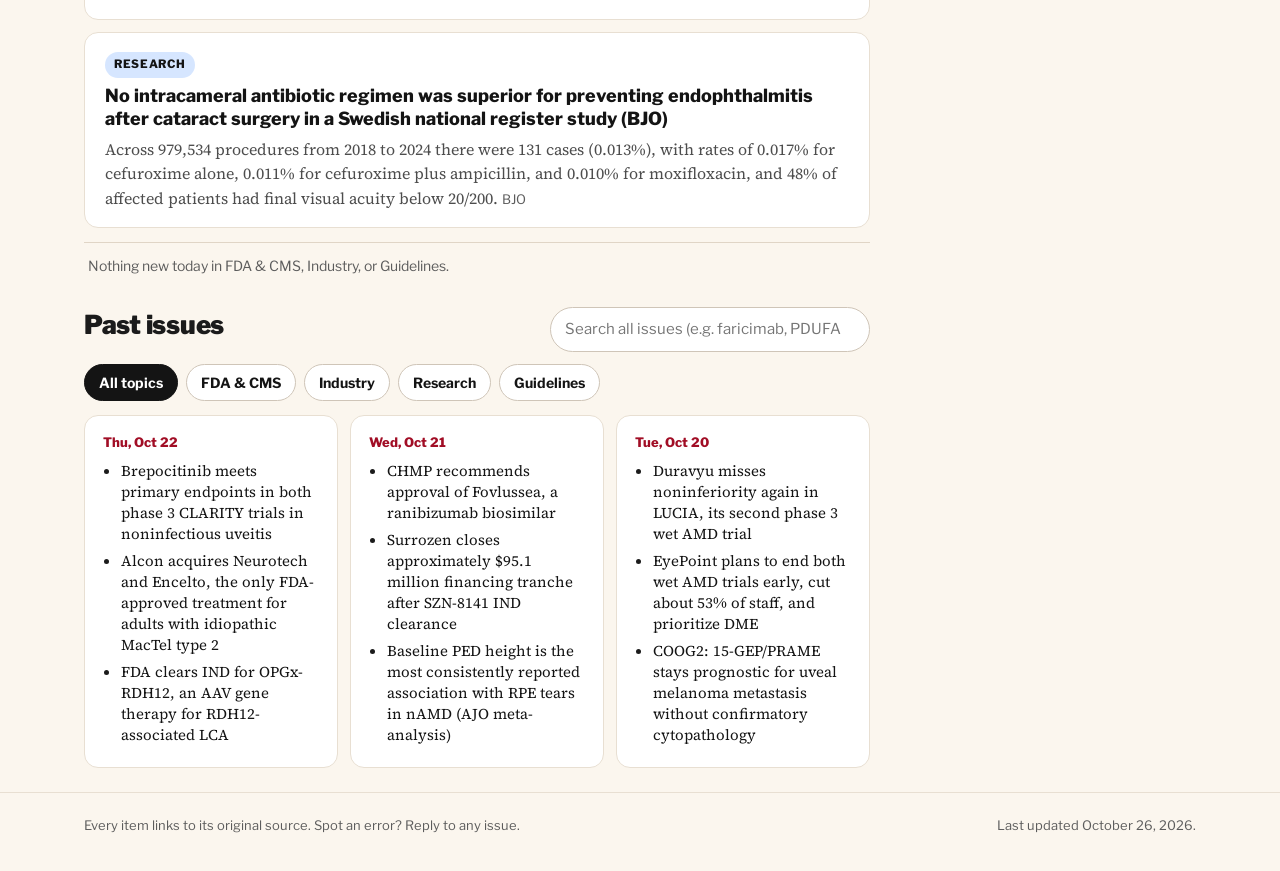
==== commit 9eb67324: "Pipeline: add 43 phase 3 retina trials, disease filter, registry links - 39 ongoing phase 3 / pivota" ====
--- a/index.html
+++ b/index.html
@@ -173,7 +173,7 @@
     var row = $("clock-row");
     up.forEach(function (x) {
       var p = el("p"), when = x.date ? fmt(x.date, { month: "short", day: "numeric", year: "numeric" }) : x.when;
-      p.append(el("strong", null, when), " · " + x.title.replace(/\s*\(.*\)$/, ""));
+      p.append(el("strong", null, when), " · " + x.title.replace(/\s*\([^()]*\)$/, ""));
       row.append(p);
     });
     var more = el("a", "more", "Full calendar →"); more.href = "pipeline.html"; row.append(more);
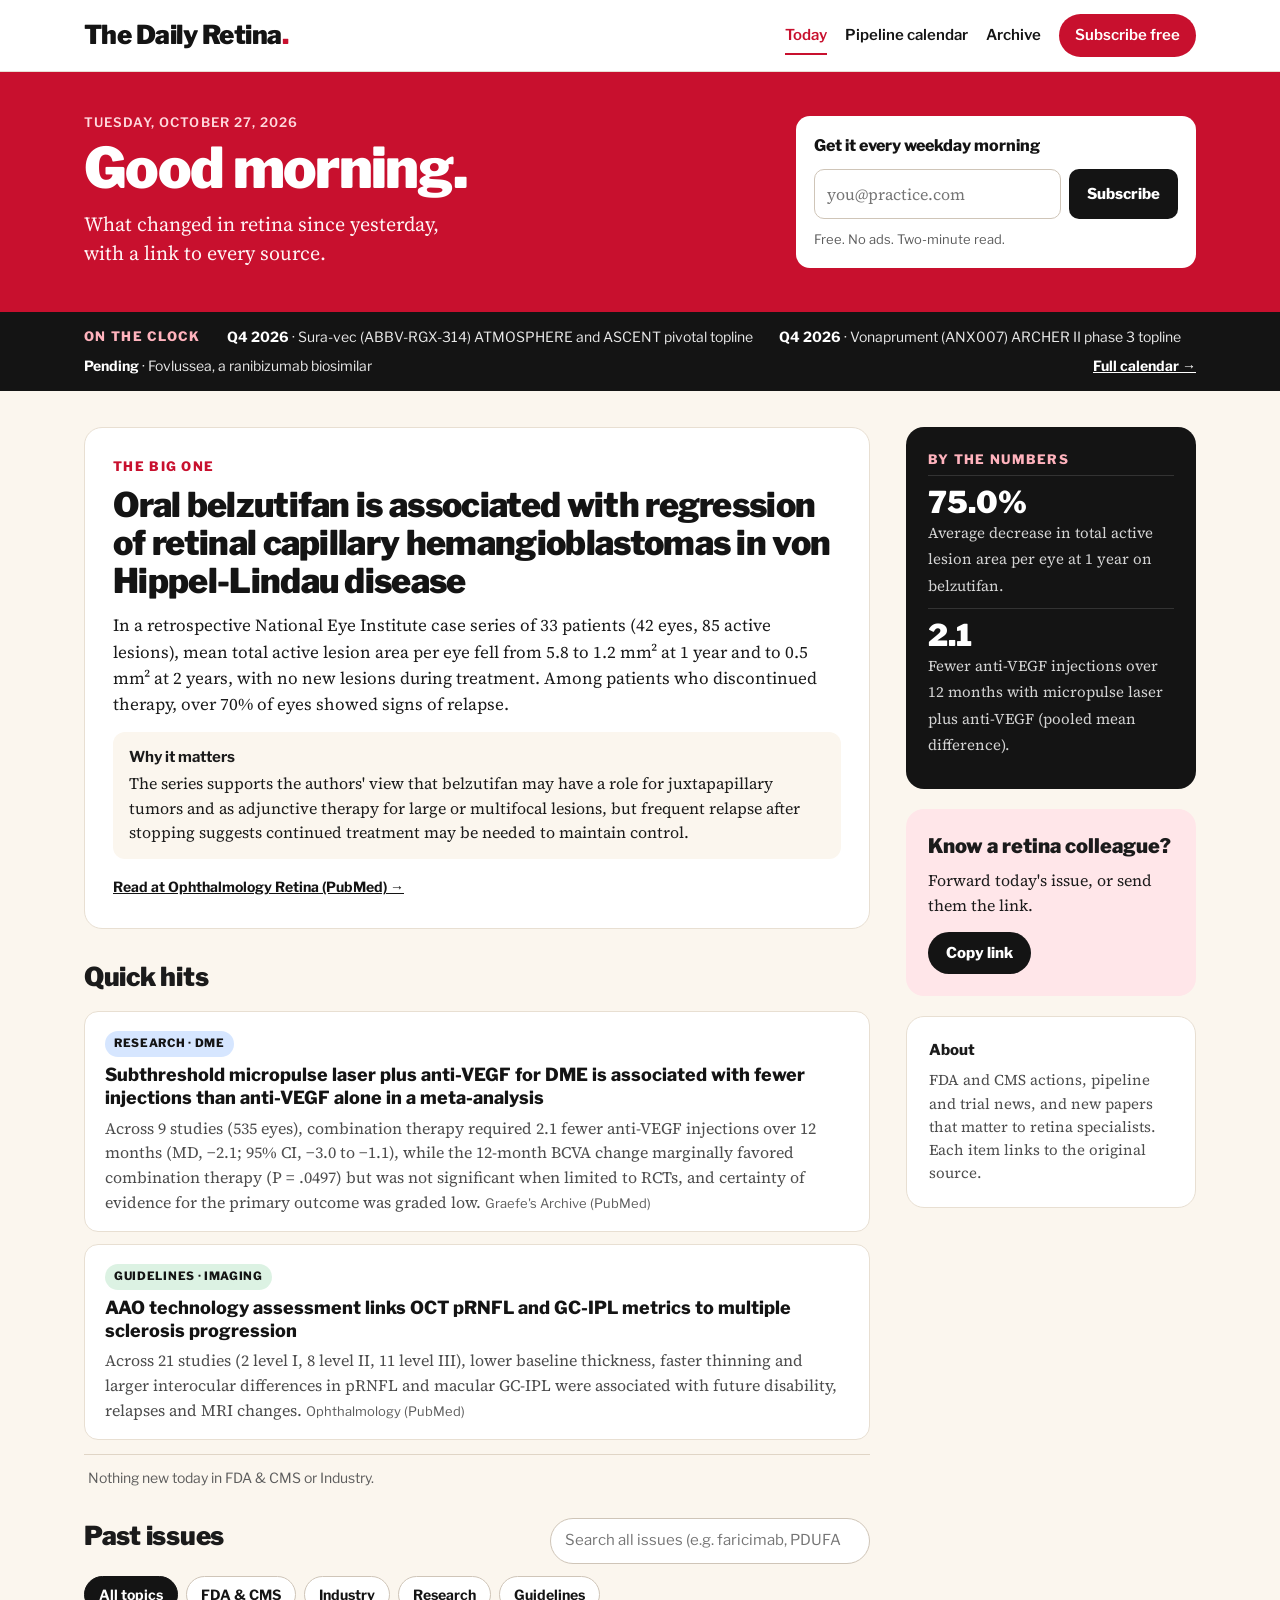
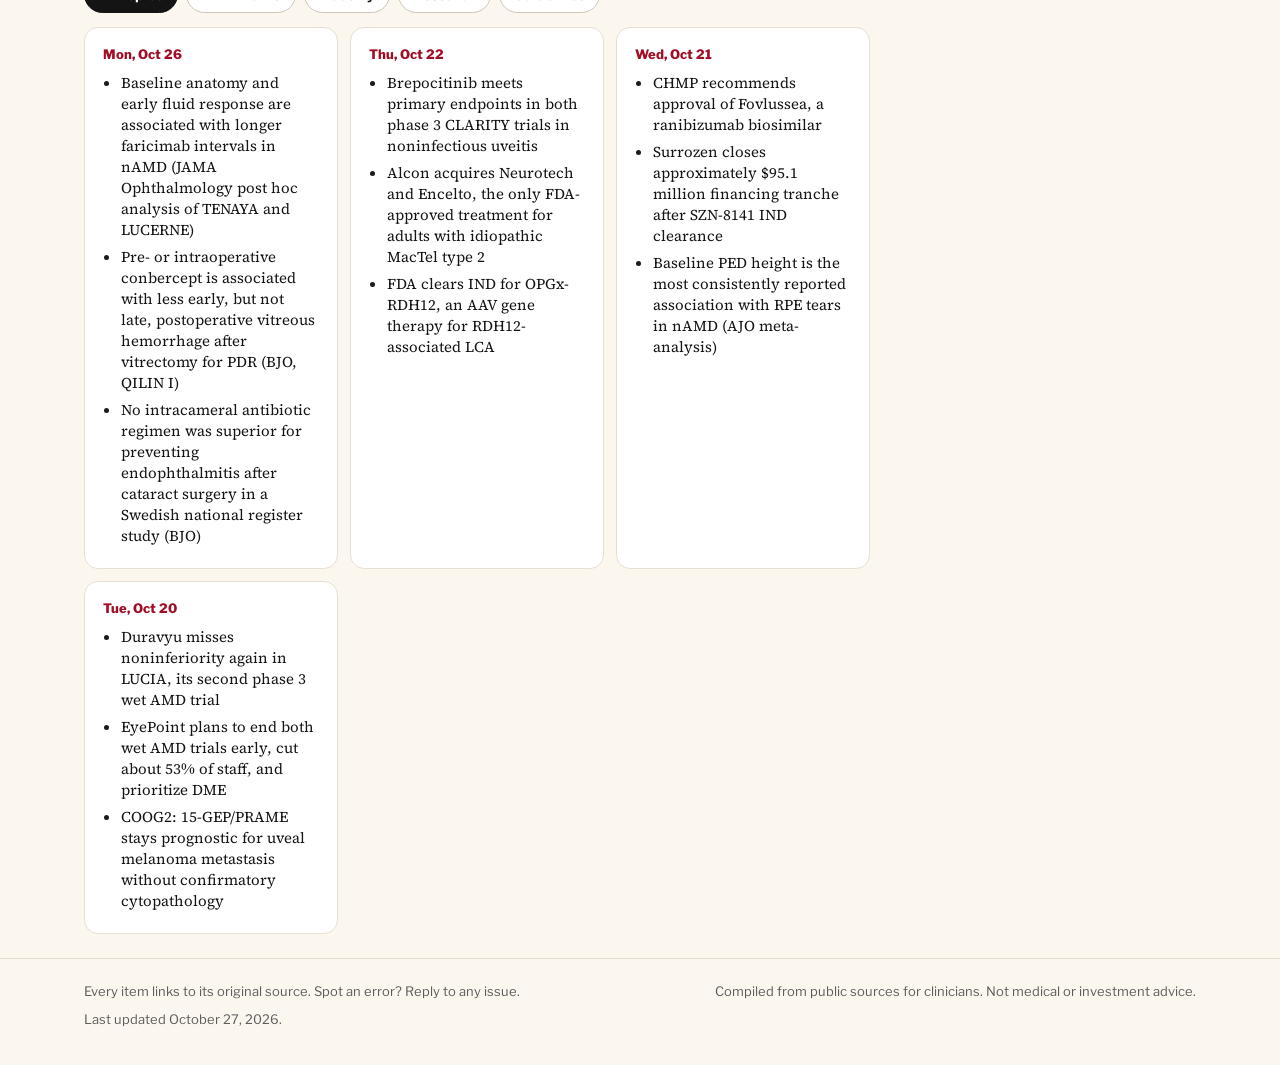
==== commit d4e80fb2: "Footer: add not-medical-or-investment-advice line Co-Authored-By: Claude Opus 5.5 <noreply@anthropic" ====
--- a/index.html
+++ b/index.html
@@ -105,6 +105,7 @@
 <footer class="foot">
   <div class="wrap">
     <p>Every item links to its original source. Spot an error? Reply to any issue.</p>
+    <p>Compiled from public sources for clinicians. Not medical or investment advice.</p>
     <p id="upd"></p>
   </div>
 </footer>
